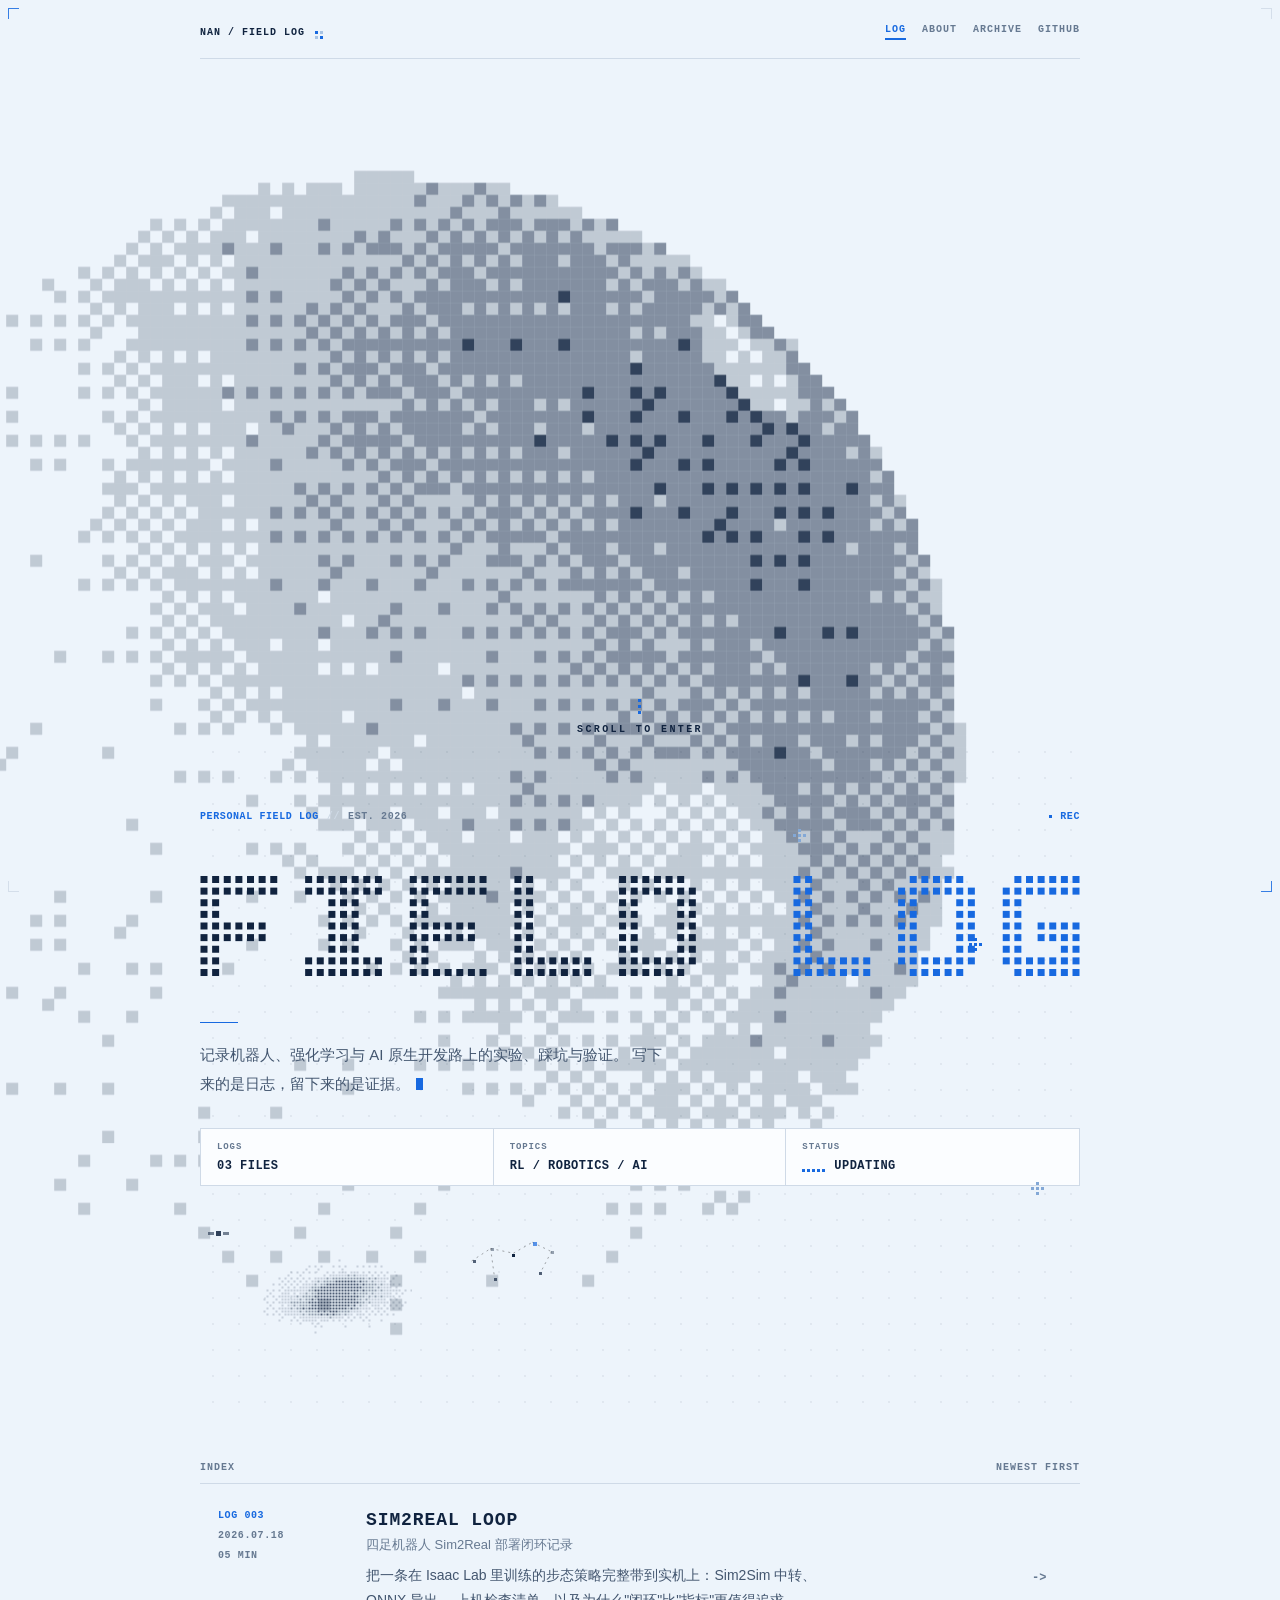
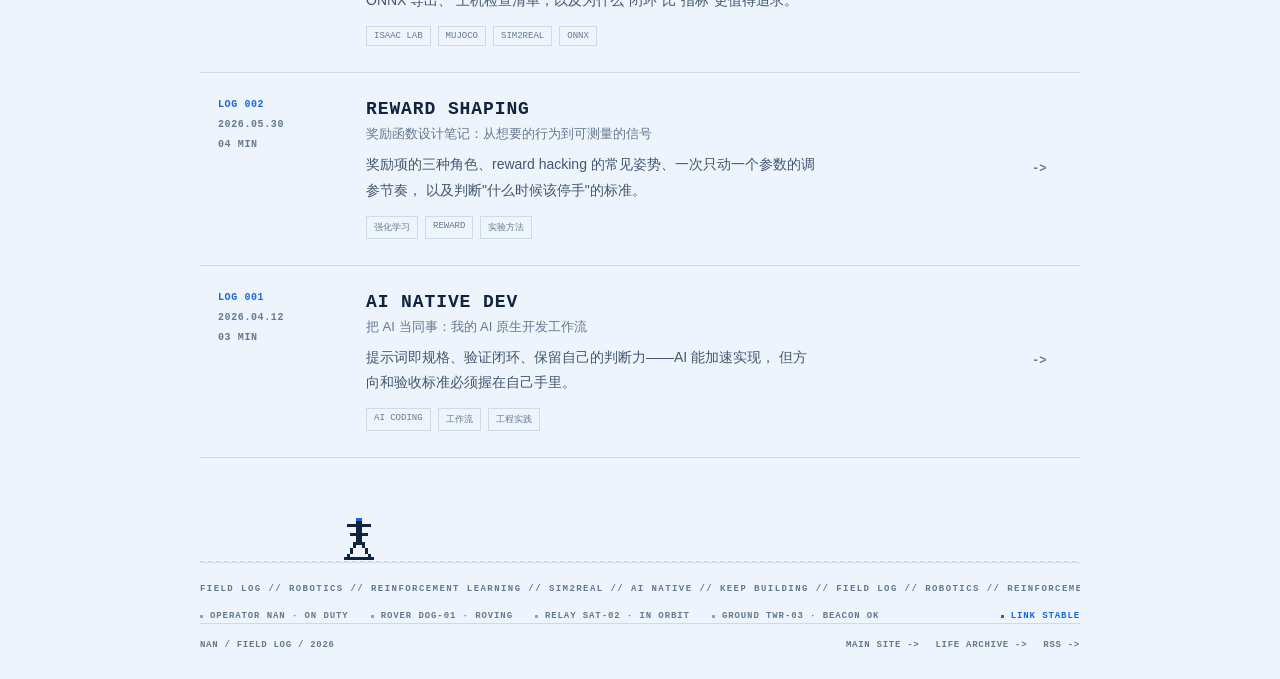
==== blog/index.html @ 495a24fd "Add Field Log blog and enlarge life archive Blog (/blog/): zero-dependency static blog in the site's" ====
<!doctype html>
<html lang="zh-CN">
<head>
  <meta charset="UTF-8">
  <meta name="viewport" content="width=device-width, initial-scale=1, viewport-fit=cover">
  <meta name="description" content="楠的个人博客 Field Log：机器人、强化学习与 AI 原生开发的实践日志，复古点阵屏与像素粒子风格。">
  <meta name="color-scheme" content="dark light">
  <meta name="theme-color" content="#0c0d0d" media="(prefers-color-scheme: dark)">
  <meta name="theme-color" content="#edf4fb" media="(prefers-color-scheme: light)">
  <meta property="og:title" content="Field Log | nanbloom001">
  <meta property="og:description" content="机器人、强化学习与 AI 原生开发的实践日志。">
  <meta property="og:type" content="website">
  <meta property="og:url" content="https://nanbloom001.github.io/blog/">
  <link rel="canonical" href="https://nanbloom001.github.io/blog/">
  <link rel="alternate" type="application/rss+xml" title="Field Log" href="https://nanbloom001.github.io/blog/feed.xml">
  <noscript><style>.visually-hidden { position: static; width: auto; height: auto; margin: 0 0 12px; clip: auto; white-space: normal; font: 700 26px/1.3 ui-monospace, Menlo, monospace; } .banner-stage, .opening { display: none; }</style></noscript>
  <link rel="icon" href="data:image/svg+xml,%3Csvg xmlns='http://www.w3.org/2000/svg' viewBox='0 0 16 16'%3E%3Crect width='16' height='16' fill='%230c0d0d'/%3E%3Crect x='4' y='4' width='3' height='3' fill='%23ff5a36'/%3E%3Crect x='9' y='4' width='3' height='3' fill='%23777b76'/%3E%3Crect x='4' y='9' width='3' height='3' fill='%23777b76'/%3E%3Crect x='9' y='9' width='3' height='3' fill='%23ff5a36'/%3E%3C/svg%3E">
  <title>Field Log | nanbloom001</title>
  <link rel="stylesheet" href="styles.css">
  <script defer src="../assets/dot-font.js"></script>
  <script defer src="blog.js"></script>
</head>
<body>
  <canvas id="drift-field" aria-hidden="true"></canvas>
  <span class="calibration calibration-nw" aria-hidden="true"></span>
  <span class="calibration calibration-ne" aria-hidden="true"></span>
  <span class="calibration calibration-sw" aria-hidden="true"></span>
  <span class="calibration calibration-se" aria-hidden="true"></span>
  <a class="skip-link" href="#main">跳到正文</a>

  <div class="frame">
    <header class="log-header">
      <a class="wordmark" href="index.html">NAN / FIELD LOG<i aria-hidden="true"></i></a>
      <nav aria-label="博客导航">
        <a class="active" href="index.html">LOG</a>
        <a href="about.html">ABOUT</a>
        <a href="../journey-archive/">ARCHIVE</a>
        <a href="https://github.com/nanbloom001" target="_blank" rel="noreferrer">GITHUB</a>
      </nav>
    </header>

    <main id="main">
      <section class="opening" aria-hidden="true">
        <canvas class="opening-moon" data-opening-moon data-planet data-cell="12" data-body-scale="0.46" data-max-dpr="1"></canvas>
        <div class="opening-hint">
          <span class="hint-drip"><i></i><i></i><i></i></span>
          <span>SCROLL TO ENTER</span>
        </div>
      </section>

      <section class="hero" aria-labelledby="hero-title">
        <span class="sparkle" style="--x: 68%; --y: 14%; --d: 300ms" aria-hidden="true"></span>
        <span class="sparkle accent" style="--x: 88%; --y: 30%; --d: 1100ms" aria-hidden="true"></span>
        <span class="sparkle" style="--x: 95%; --y: 66%; --d: 1900ms" aria-hidden="true"></span>
        <p class="eyebrow">
          <span>PERSONAL FIELD LOG</span>
          <span class="eyebrow-separator">//</span>
          <span class="dim">EST. 2026</span>
          <span class="system-state"><i aria-hidden="true"></i>REC</span>
        </p>
        <h1 id="hero-title" class="visually-hidden">Field Log — 楠的个人博客</h1>
        <div class="banner-stage">
          <canvas data-pixel-banner data-text="FIELD LOG" data-accent="LOG" data-pitch="12" aria-hidden="true"></canvas>
        </div>
        <span class="title-rule" aria-hidden="true"></span>
        <p class="hero-note">
          记录机器人、强化学习与 AI 原生开发路上的实验、踩坑与验证。
          写下来的是日志，留下来的是证据。<span class="type-cursor" aria-hidden="true"></span>
        </p>
        <dl class="stat-strip">
          <div><dt>LOGS</dt><dd>03 FILES</dd></div>
          <div><dt>TOPICS</dt><dd>RL / ROBOTICS / AI</dd></div>
          <div><dt>STATUS</dt><dd><span class="eq" aria-hidden="true"><i></i><i></i><i></i><i></i><i></i></span>UPDATING</dd></div>
        </dl>
        <div class="scene" aria-hidden="true">
          <canvas class="galaxy" data-planet data-shape="galaxy" data-cell="3"></canvas>
          <canvas class="scene-field" data-scene-field></canvas>
          <canvas class="planet" data-planet data-morph-target data-orbit-text="FROM SIMULATION TO REALITY · "></canvas>
        </div>
      </section>

      <section aria-label="日志列表">
        <div class="section-label"><span>INDEX</span><span>NEWEST FIRST</span></div>
        <div class="log-list">
          <a class="log-card" style="--i: 0" href="posts/sim2real-loop.html" data-shatter>
            <div class="log-meta">
              <span class="log-index">LOG 003</span>
              <span>2026.07.18</span>
              <span>05 MIN</span>
            </div>
            <div class="log-body">
              <h2>SIM2REAL LOOP<span class="log-subtitle">四足机器人 Sim2Real 部署闭环记录</span></h2>
              <p class="log-excerpt">
                把一条在 Isaac Lab 里训练的步态策略完整带到实机上：Sim2Sim 中转、ONNX 导出、
                上机检查清单，以及为什么"闭环"比"指标"更值得追求。
              </p>
              <ul class="log-tags" aria-label="标签">
                <li>ISAAC LAB</li><li>MUJOCO</li><li>SIM2REAL</li><li>ONNX</li>
              </ul>
            </div>
            <span class="log-arrow" aria-hidden="true">-&gt;</span>
          </a>

          <a class="log-card" style="--i: 1" href="posts/reward-shaping.html" data-shatter>
            <div class="log-meta">
              <span class="log-index">LOG 002</span>
              <span>2026.05.30</span>
              <span>04 MIN</span>
            </div>
            <div class="log-body">
              <h2>REWARD SHAPING<span class="log-subtitle">奖励函数设计笔记：从想要的行为到可测量的信号</span></h2>
              <p class="log-excerpt">
                奖励项的三种角色、reward hacking 的常见姿势、一次只动一个参数的调参节奏，
                以及判断"什么时候该停手"的标准。
              </p>
              <ul class="log-tags" aria-label="标签">
                <li>强化学习</li><li>REWARD</li><li>实验方法</li>
              </ul>
            </div>
            <span class="log-arrow" aria-hidden="true">-&gt;</span>
          </a>

          <a class="log-card" style="--i: 2" href="posts/ai-native-dev.html" data-shatter>
            <div class="log-meta">
              <span class="log-index">LOG 001</span>
              <span>2026.04.12</span>
              <span>03 MIN</span>
            </div>
            <div class="log-body">
              <h2>AI NATIVE DEV<span class="log-subtitle">把 AI 当同事：我的 AI 原生开发工作流</span></h2>
              <p class="log-excerpt">
                提示词即规格、验证闭环、保留自己的判断力——AI 能加速实现，
                但方向和验收标准必须握在自己手里。
              </p>
              <ul class="log-tags" aria-label="标签">
                <li>AI CODING</li><li>工作流</li><li>工程实践</li>
              </ul>
            </div>
            <span class="log-arrow" aria-hidden="true">-&gt;</span>
          </a>
        </div>
      </section>

      <div class="ground" aria-hidden="true">
        <canvas class="antenna" data-sprite="antenna"></canvas>
        <canvas class="walker" data-sprite="dog"></canvas>
      </div>

      <div class="ticker" aria-hidden="true">
        <span class="ticker-track"><span>FIELD LOG&nbsp;//&nbsp;ROBOTICS&nbsp;//&nbsp;REINFORCEMENT LEARNING&nbsp;//&nbsp;SIM2REAL&nbsp;//&nbsp;AI NATIVE&nbsp;//&nbsp;KEEP BUILDING&nbsp;//&nbsp;</span><span>FIELD LOG&nbsp;//&nbsp;ROBOTICS&nbsp;//&nbsp;REINFORCEMENT LEARNING&nbsp;//&nbsp;SIM2REAL&nbsp;//&nbsp;AI NATIVE&nbsp;//&nbsp;KEEP BUILDING&nbsp;//&nbsp;</span></span>
      </div>

      <div class="telemetry" aria-hidden="true">
        <span><i class="tele-square"></i>OPERATOR NAN &middot; ON DUTY</span>
        <span><i class="tele-square"></i>ROVER DOG-01 &middot; ROVING</span>
        <span><i class="tele-square"></i>RELAY SAT-02 &middot; IN ORBIT</span>
        <span><i class="tele-square"></i>GROUND TWR-03 &middot; BEACON OK</span>
        <span class="tele-link"><i class="tele-dot"></i>LINK STABLE</span>
      </div>
    </main>

    <footer class="log-footer">
      <p>NAN / FIELD LOG / 2026</p>
      <p>
        <a href="../">MAIN SITE -&gt;</a>
        <a href="../journey-archive/">LIFE ARCHIVE -&gt;</a>
        <a href="feed.xml">RSS -&gt;</a>
      </p>
    </footer>
  </div>
</body>
</html>
---- blog/styles.css ----
:root {
  color-scheme: dark light;
  --bg: #0c0d0d;
  --panel: #111212;
  --ink: #e8e9e4;
  --muted: #777b76;
  --line: #292c29;
  --accent: #ff5a36;
  --selected-ink: #0c0d0d;
  --body-copy: #b0b3ad;
  --hover: rgb(255 90 54 / 8%);
  --shadow: rgb(0 0 0 / 20%);
  --pixel-future: #30332f;
  --pixel-complete: #846053;
  --pixel-ghost: #5d4138;
  --grid-dot: rgb(255 255 255 / 4%);
  --mono: ui-monospace, SFMono-Regular, Menlo, Consolas, monospace;
  --sans: Arial, "PingFang SC", sans-serif;
}

@media (prefers-color-scheme: light) {
  :root {
    --bg: #edf4fb;
    --panel: #fbfdff;
    --ink: #10233f;
    --muted: #667991;
    --line: #cfdae7;
    --accent: #1769e0;
    --selected-ink: #ffffff;
    --body-copy: #43566f;
    --hover: #edf4ff;
    --shadow: rgb(21 67 118 / 12%);
    --pixel-future: #d8e3ef;
    --pixel-complete: #83a8d6;
    --pixel-ghost: #a8c3e3;
    --grid-dot: rgb(16 35 63 / 6%);
  }
}

* { box-sizing: border-box; }

body {
  margin: 0;
  min-height: 100vh;
  padding-inline: max(0px, env(safe-area-inset-left)) max(0px, env(safe-area-inset-right));
  background: var(--bg);
  color: var(--ink);
  font-family: var(--sans);
  line-height: 1.5;
  transition: background-color 250ms, color 250ms;
}

::selection { background: var(--accent); color: var(--selected-ink); }

a:focus-visible, button:focus-visible { outline: 1px solid var(--accent); outline-offset: 2px; }

.skip-link { position: absolute; left: -10000px; z-index: 5; }
.skip-link:focus { left: 12px; top: 12px; padding: 8px 12px; background: var(--accent); color: var(--selected-ink); font: 700 11px var(--mono); text-decoration: none; }

#drift-field { position: fixed; inset: 0; z-index: 0; pointer-events: none; contain: strict; }

#star-backdrop { position: fixed; inset: 0; z-index: 0; pointer-events: none; contain: strict; }

@media (prefers-color-scheme: dark) {
  body::after {
    content: "";
    position: fixed;
    inset: 0;
    z-index: 3;
    pointer-events: none;
    background: repeating-linear-gradient(0deg, rgb(255 255 255 / 1.4%) 0 1px, transparent 1px 3px);
  }
}

.calibration { position: fixed; width: 11px; height: 11px; z-index: 2; pointer-events: none; opacity: .85; }
.calibration-nw { top: 8px; left: 8px; border-top: 1px solid var(--accent); border-left: 1px solid var(--accent); }
.calibration-ne { top: 8px; right: 8px; border-top: 1px solid var(--line); border-right: 1px solid var(--line); }
.calibration-sw { bottom: 8px; left: 8px; border-bottom: 1px solid var(--line); border-left: 1px solid var(--line); }
.calibration-se { right: 8px; bottom: 8px; border-right: 1px solid var(--accent); border-bottom: 1px solid var(--accent); }

.frame {
  position: relative;
  z-index: 1;
  display: flex;
  flex-direction: column;
  min-height: 100vh;
  width: min(880px, calc(100% - 48px));
  margin-inline: auto;
  transition: opacity 260ms 140ms, transform 260ms 140ms;
}

body.is-leaving .frame { opacity: 0; transform: translateY(6px); }

main { flex: 1; }

.log-header {
  display: flex;
  align-items: center;
  justify-content: space-between;
  flex-wrap: wrap;
  gap: 12px 16px;
  padding: 20px 0 14px;
  border-bottom: 1px solid var(--line);
  font: 700 10px var(--mono);
}

.wordmark { display: inline-flex; align-items: center; gap: 10px; color: var(--ink); text-decoration: none; letter-spacing: .1em; }
.wordmark i { width: 3px; height: 3px; display: block; background: var(--accent); box-shadow: 5px 0 0 var(--pixel-ghost), 0 5px 0 var(--pixel-ghost), 5px 5px 0 var(--accent); }

.log-header nav { display: flex; gap: 16px; }
.log-header nav a { display: inline-block; padding: 4px 0; color: var(--muted); text-decoration: none; letter-spacing: .1em; transition: color 120ms; }
.log-header nav a:hover, .log-header nav a:focus-visible { color: var(--ink); }
.log-header nav a.active { color: var(--accent); }
.log-header nav a.active::after { content: ""; display: block; height: 2px; margin-top: 3px; background: var(--accent); }

.eyebrow { display: flex; align-items: center; flex-wrap: wrap; gap: 8px; margin: 0; color: var(--accent); font: 700 10px var(--mono); letter-spacing: .06em; }
.eyebrow .dim { color: var(--muted); }
.eyebrow-separator { color: var(--line); }

.system-state { display: inline-flex; align-items: center; gap: 8px; margin-left: auto; color: var(--accent); }
.system-state > i { width: 3px; height: 3px; display: block; background: var(--accent); animation: dot-blink 900ms steps(1) infinite; }

@keyframes dot-blink { 50% { opacity: 0; } }

.visually-hidden {
  position: absolute;
  width: 1px;
  height: 1px;
  padding: 0;
  margin: -1px;
  overflow: hidden;
  clip: rect(0 0 0 0);
  white-space: nowrap;
  border: 0;
}

.hero {
  position: relative;
  padding: clamp(38px, 8vw, 72px) 0 6px;
  background-image: radial-gradient(var(--grid-dot) 1px, transparent 1px);
  background-size: 26px 26px;
}

.banner-stage { position: relative; width: 100%; height: clamp(96px, 20vw, 168px); margin: 20px 0 4px; }
.banner-stage canvas { width: 100%; height: 100%; display: block; image-rendering: pixelated; contain: strict; }

.title-rule { display: block; width: 38px; height: 1px; margin: 12px 0 18px; background: var(--accent); }

.hero-note { margin: 0; max-width: 56ch; color: var(--body-copy); font-size: 15px; line-height: 1.9; }

.sparkle {
  position: absolute;
  left: var(--x);
  top: var(--y);
  width: 3px;
  height: 3px;
  color: var(--pixel-complete);
  background: currentColor;
  box-shadow: 5px 0 0 currentColor, -5px 0 0 currentColor, 0 5px 0 currentColor, 0 -5px 0 currentColor;
  animation: sparkle-blink 2.6s steps(2, end) infinite;
  animation-delay: var(--d, 0ms);
  pointer-events: none;
}

.sparkle.accent { color: var(--accent); }

@keyframes sparkle-blink {
  0%, 55% { opacity: .85; }
  30%, 80% { opacity: .1; }
  100% { opacity: .85; }
}

.type-cursor {
  display: inline-block;
  width: 7px;
  height: 12px;
  margin-left: 6px;
  background: var(--accent);
  vertical-align: -1px;
  animation: dot-blink 900ms steps(1) infinite;
}

.opening {
  position: relative;
  display: flex;
  align-items: flex-end;
  justify-content: center;
  height: calc(100svh - 220px);
  min-height: 380px;
  max-height: 820px;
}

.opening-moon {
  position: fixed;
  top: 0;
  left: 0;
  z-index: -1;
  width: min(1600px, max(98vw, 76svh));
  aspect-ratio: 1;
  image-rendering: pixelated;
  pointer-events: none;
  transform-origin: 0 0;
  will-change: transform, opacity;
}

.opening-hint {
  display: flex;
  flex-direction: column;
  align-items: center;
  gap: 10px;
  padding-bottom: 4px;
  color: var(--ink);
  font: 700 10px var(--mono);
  letter-spacing: .24em;
}

.hint-drip { display: flex; flex-direction: column; gap: 3px; }
.hint-drip i { width: 3px; height: 3px; background: var(--accent); animation: dot-blink 900ms steps(1) infinite; }
.hint-drip i:nth-child(2) { animation-delay: 150ms; }
.hint-drip i:nth-child(3) { animation-delay: 300ms; }

.scene { position: relative; height: 200px; margin-top: 26px; overflow: hidden; container-type: inline-size; }

.planet {
  position: absolute;
  top: 4px;
  right: 4%;
  width: 176px;
  height: 176px;
  image-rendering: pixelated;
}

.scene .galaxy {
  position: absolute;
  top: 10px;
  left: 7%;
  width: 150px;
  height: 150px;
  opacity: .85;
  image-rendering: pixelated;
}

.scene-field { position: absolute; inset: 0; width: 100%; height: 100%; }

.antenna { position: absolute; bottom: 2px; left: 16%; }

.post-emblem {
  position: absolute;
  top: 168px;
  right: 0;
  width: 168px;
  height: 168px;
  image-rendering: pixelated;
  pointer-events: none;
}

.ground { position: relative; height: 64px; margin-top: 36px; overflow: hidden; container-type: inline-size; }

.ground::after {
  content: "";
  position: absolute;
  inset: auto 0 0;
  height: 1px;
  background: repeating-linear-gradient(90deg, var(--line) 0 4px, transparent 4px 8px);
}

.walker {
  position: absolute;
  bottom: 3px;
  left: 0;
  transform: translateX(-80px);
  will-change: transform;
  animation: walk 38s steps(210, end) infinite;
}

@keyframes walk { to { transform: translateX(calc(100cqw + 80px)); } }

.eq { display: inline-flex; align-items: flex-end; gap: 2px; height: 11px; margin-right: 9px; }
.eq i { width: 3px; height: 11px; background: var(--accent); transform: scaleY(.27); transform-origin: bottom; animation: eq-bounce 1s steps(3, end) infinite; }
.eq i:nth-child(2) { animation-delay: 140ms; }
.eq i:nth-child(3) { animation-delay: 280ms; }
.eq i:nth-child(4) { animation-delay: 420ms; }
.eq i:nth-child(5) { animation-delay: 560ms; }

@keyframes eq-bounce {
  0%, 100% { transform: scaleY(.27); }
  50% { transform: scaleY(1); }
}

.ticker { overflow: hidden; padding: 11px 0 0; border-top: 1px solid var(--line); }
.ticker-track {
  display: inline-block;
  white-space: nowrap;
  color: var(--muted);
  font: 700 9px var(--mono);
  letter-spacing: .16em;
  animation: ticker-scroll 30s linear infinite;
}

@keyframes ticker-scroll { to { transform: translateX(-50%); } }

.telemetry {
  display: flex;
  flex-wrap: wrap;
  align-items: center;
  gap: 8px 22px;
  padding: 13px 0 2px;
  color: var(--muted);
  font: 700 9px var(--mono);
  letter-spacing: .1em;
}

.telemetry > span { display: inline-flex; align-items: center; gap: 7px; white-space: nowrap; }
.tele-square { width: 3px; height: 3px; background: var(--pixel-complete); }
.tele-link { margin-left: auto; color: var(--accent); }
.tele-dot { width: 3px; height: 3px; background: var(--accent); animation: dot-blink 900ms steps(1) infinite; }

.operator-card {
  display: flex;
  align-items: center;
  gap: 20px;
  max-width: 430px;
  margin: 6px 0 28px;
  padding: 15px 18px;
  border: 1px solid var(--line);
  background: var(--panel);
}

.operator-card canvas { display: block; image-rendering: pixelated; }

.operator-lines { display: grid; gap: 7px; color: var(--muted); font: 700 9px var(--mono); letter-spacing: .12em; }
.operator-lines strong { color: var(--ink); }

.stat-strip {
  display: grid;
  grid-template-columns: repeat(3, minmax(0, 1fr));
  margin: 30px 0 0;
  border: 1px solid var(--line);
  background: var(--panel);
}

.stat-strip > div { padding: 13px 16px 12px; border-right: 1px solid var(--line); }
.stat-strip > div:last-child { border-right: 0; }
.stat-strip dt { margin: 0; color: var(--muted); font: 700 9px var(--mono); letter-spacing: .1em; }
.stat-strip dd { margin: 7px 0 0; display: flex; align-items: center; color: var(--ink); font: 700 12px var(--mono); letter-spacing: .04em; }

.section-label {
  display: flex;
  justify-content: space-between;
  margin-top: 44px;
  padding-bottom: 10px;
  color: var(--muted);
  font: 700 10px var(--mono);
  letter-spacing: .1em;
}

.log-list { border-top: 1px solid var(--line); margin-bottom: 40px; }

.log-card {
  position: relative;
  display: grid;
  grid-template-columns: 128px minmax(0, 1fr) 36px;
  gap: 20px;
  padding: 26px 12px 26px 18px;
  border-bottom: 1px solid var(--line);
  color: inherit;
  text-decoration: none;
  transition: background-color 140ms;
  animation: card-in 420ms steps(6) backwards;
  animation-delay: calc(var(--i, 0) * 90ms + 220ms);
}

@keyframes card-in {
  from { opacity: 0; transform: translateY(10px); }
  to { opacity: 1; transform: translateY(0); }
}

.log-card::before {
  content: "";
  position: absolute;
  left: 0;
  top: 20px;
  bottom: 20px;
  width: 3px;
  background: var(--accent);
  transform: scaleY(0);
  transform-origin: top;
  transition: transform 180ms cubic-bezier(.2, .8, .2, 1);
}

.log-card:hover, .log-card:focus-visible { background: var(--hover); outline: none; }
.log-card:hover::before, .log-card:focus-visible::before { transform: scaleY(1); }

.log-meta { display: flex; flex-direction: column; gap: 9px; color: var(--muted); font: 700 10px var(--mono); letter-spacing: .06em; }
.log-index { color: var(--accent); }

.log-card:hover .log-index::after,
.log-card:focus-visible .log-index::after {
  content: "";
  width: 4px;
  height: 4px;
  display: inline-block;
  margin-left: 6px;
  background: currentColor;
  animation: dot-blink 800ms steps(1) infinite;
}

.log-card h2 { margin: 0 0 9px; color: var(--ink); font: 700 18px var(--mono); letter-spacing: .05em; }
.log-subtitle { display: block; margin-top: 6px; color: var(--muted); font: 400 13px var(--sans); letter-spacing: 0; }
.log-excerpt { margin: 0; max-width: 58ch; color: var(--body-copy); font-size: 14px; line-height: 1.8; }

.log-tags { display: flex; flex-wrap: wrap; gap: 7px; margin: 13px 0 0; padding: 0; list-style: none; }
.log-tags li { padding: 4px 7px; border: 1px solid var(--line); color: var(--muted); font: 9px var(--mono); }

.log-arrow { align-self: center; color: var(--muted); font: 700 12px var(--mono); transition: transform 160ms, color 160ms; }
.log-card:hover .log-arrow, .log-card:focus-visible .log-arrow { color: var(--accent); transform: translateX(4px); }

#read-progress {
  --filled: 0;
  --segments: 28;
  position: fixed;
  inset: 0 0 auto;
  height: 5px;
  z-index: 4;
  pointer-events: none;
}

#read-progress::before {
  content: "";
  position: absolute;
  inset: 1px auto 1px 0;
  width: calc(var(--filled) / var(--segments) * 100%);
  background: repeating-linear-gradient(90deg, var(--accent) 0 4px, transparent 4px 7px);
}

.post { position: relative; padding-top: 36px; }
.post-banner { height: clamp(72px, 15vw, 122px); margin: 16px 0 2px; }

.post-standfirst { margin: 0 0 20px; max-width: 62ch; color: var(--body-copy); font-size: 15px; line-height: 1.9; }

.post-meta {
  display: flex;
  align-items: center;
  flex-wrap: wrap;
  gap: 14px 20px;
  padding: 13px 0;
  border-top: 1px solid var(--line);
  border-bottom: 1px solid var(--line);
}

.pixel-date { width: 132px; height: 18px; display: block; image-rendering: pixelated; contain: strict; }

.read-time { color: var(--muted); font: 700 10px var(--mono); letter-spacing: .1em; }
.post-meta .log-tags { margin: 0; }

.post-body { max-width: 660px; padding: 14px 0 34px; color: var(--body-copy); font-size: 15px; line-height: 2; }
.post-body > p { margin: 0 0 1.4em; }

.post-body h2, .about-body h2 {
  display: flex;
  align-items: baseline;
  gap: 11px;
  margin: 2.5em 0 1em;
  color: var(--ink);
  font-size: 16px;
  font-weight: 700;
  letter-spacing: .04em;
}

.h-index { color: var(--accent); font: 700 11px var(--mono); letter-spacing: .08em; }

.post-body a { color: var(--ink); text-decoration-color: var(--accent); text-decoration-thickness: 1px; text-underline-offset: 4px; }
.post-body a:hover { color: var(--accent); }

.post-body code { padding: 1px 5px; border: 1px solid var(--line); background: var(--panel); color: var(--ink); font: 12.5px var(--mono); }
.post-body pre { margin: 1.5em 0; padding: 16px 18px; border: 1px solid var(--line); background: var(--panel); overflow-x: auto; color: var(--ink); font: 12.5px/1.75 var(--mono); }
.post-body pre code { padding: 0; border: 0; background: none; font: inherit; }

.post-body blockquote { margin: 1.6em 0; padding: 2px 0 2px 16px; border-left: 2px solid var(--accent); color: var(--muted); }
.post-body blockquote p { margin: 0; }

.post-body ul, .post-body ol { margin: 0 0 1.4em; padding-left: 1.35em; }
.post-body li { margin-bottom: .55em; }
.post-body li::marker { color: var(--accent); }

.post-adjacent { display: grid; grid-template-columns: 1fr 1fr; border: 1px solid var(--line); margin-bottom: 46px; }
.adjacent { display: flex; flex-direction: column; gap: 9px; padding: 17px 16px; color: inherit; text-decoration: none; transition: background-color 140ms; }
.adjacent + .adjacent { border-left: 1px solid var(--line); }
.adjacent.next { text-align: right; }
.adjacent span { color: var(--muted); font: 700 9px var(--mono); letter-spacing: .1em; }
.adjacent strong { color: var(--ink); font: 700 13px var(--mono); letter-spacing: .05em; transition: color 140ms; }
.adjacent:hover, .adjacent:focus-visible { background: var(--hover); outline: none; }
.adjacent:hover strong, .adjacent:focus-visible strong { color: var(--accent); }

.about-body { max-width: 660px; padding: 6px 0 30px; color: var(--body-copy); font-size: 15px; line-height: 2; }
.about-body > p { margin: 0 0 1.4em; }
.about-body a { color: var(--ink); text-decoration-color: var(--accent); text-decoration-thickness: 1px; text-underline-offset: 4px; }
.about-body a:hover { color: var(--accent); }

.spec-list {
  display: grid;
  grid-template-columns: repeat(2, minmax(0, 1fr));
  gap: 0;
  margin: 30px 0 40px;
  border: 1px solid var(--line);
  background: var(--panel);
}

.spec-list > div { padding: 14px 16px; border-right: 1px solid var(--line); border-bottom: 1px solid var(--line); }
.spec-list > div:nth-child(2n) { border-right: 0; }
.spec-list > div:nth-last-child(-n + 2) { border-bottom: 0; }
.spec-list dt { margin: 0; color: var(--muted); font: 700 9px var(--mono); letter-spacing: .1em; }
.spec-list dd { margin: 7px 0 0; color: var(--ink); font: 700 11px var(--mono); letter-spacing: .04em; line-height: 1.7; }

.log-footer {
  display: flex;
  justify-content: space-between;
  flex-wrap: wrap;
  gap: 10px 18px;
  padding: 16px 0 26px;
  border-top: 1px solid var(--line);
  color: var(--muted);
  font: 700 9px var(--mono);
  letter-spacing: .08em;
}

.log-footer p { margin: 0; display: flex; gap: 16px; }
.log-footer a { color: var(--muted); text-decoration: none; transition: color 120ms; }
.log-footer a:hover, .log-footer a:focus-visible { color: var(--accent); }

@media (prefers-color-scheme: dark) {
  .banner-stage canvas,
  .pixel-date,
  .walker,
  canvas[data-planet],
  .operator-card canvas {
    filter: drop-shadow(0 0 5px rgb(255 255 255 / 9%)) drop-shadow(0 0 12px rgb(255 90 54 / 12%));
    will-change: filter;
  }
}

@media (prefers-reduced-motion: reduce) {
  .opening { display: none; }

  *, *::before, *::after {
    animation-duration: 0.01ms !important;
    animation-delay: 0ms !important;
    transition-duration: 0.01ms !important;
    transition-delay: 0ms !important;
  }

  .walker { animation: none; left: 32px; transform: none; will-change: auto; }
  .ticker-track { animation: none; }
  .sparkle { animation: none; opacity: .5; }
}

.ascii-sea { position: relative; height: 108px; margin-top: 10px; overflow: hidden; touch-action: pan-y; }
.ascii-sea canvas { width: 100%; height: 100%; display: block; }

@media (max-width: 960px) {
  .post-emblem { display: none; }
}

@media (max-width: 700px) {
  .frame { width: calc(100% - 32px); }
  .scene { height: 165px; }
  .ground { height: 56px; }
  .opening { height: calc(100svh - 170px); min-height: 320px; }
  .planet { width: 132px; height: 132px; right: 0; }
  .scene .galaxy { width: 90px; height: 90px; left: 2%; }
  .ascii-sea { height: 84px; }
  .telemetry { gap: 7px 16px; }
  .tele-link { margin-left: 0; }
  .log-header nav { gap: 12px; }
  .banner-stage { height: clamp(84px, 24vw, 130px); }
  .stat-strip { grid-template-columns: 1fr; }
  .stat-strip > div { border-right: 0; border-bottom: 1px solid var(--line); }
  .stat-strip > div:last-child { border-bottom: 0; }
  .log-card { grid-template-columns: 1fr; gap: 12px; padding: 22px 10px 22px 16px; }
  .log-meta { flex-direction: row; gap: 14px; }
  .log-arrow { display: none; }
  .post-adjacent { grid-template-columns: 1fr; }
  .adjacent + .adjacent { border-left: 0; border-top: 1px solid var(--line); }
  .adjacent.next { text-align: left; }
  .spec-list { grid-template-columns: 1fr; }
  .spec-list > div { border-right: 0; }
  .spec-list > div:nth-last-child(-n + 2) { border-bottom: 1px solid var(--line); }
  .spec-list > div:last-child { border-bottom: 0; }
}

@media (pointer: coarse) {
  .log-header nav a { padding: 10px 2px; }

  .log-footer a { padding: 8px 0; }
}

@media (max-width: 380px) {
  .frame { width: calc(100% - 20px); }

  .log-card h2 { font-size: 16px; }

  .stat-strip > div { padding: 11px 13px; }

  .banner-stage { height: clamp(72px, 26vw, 110px); }
}
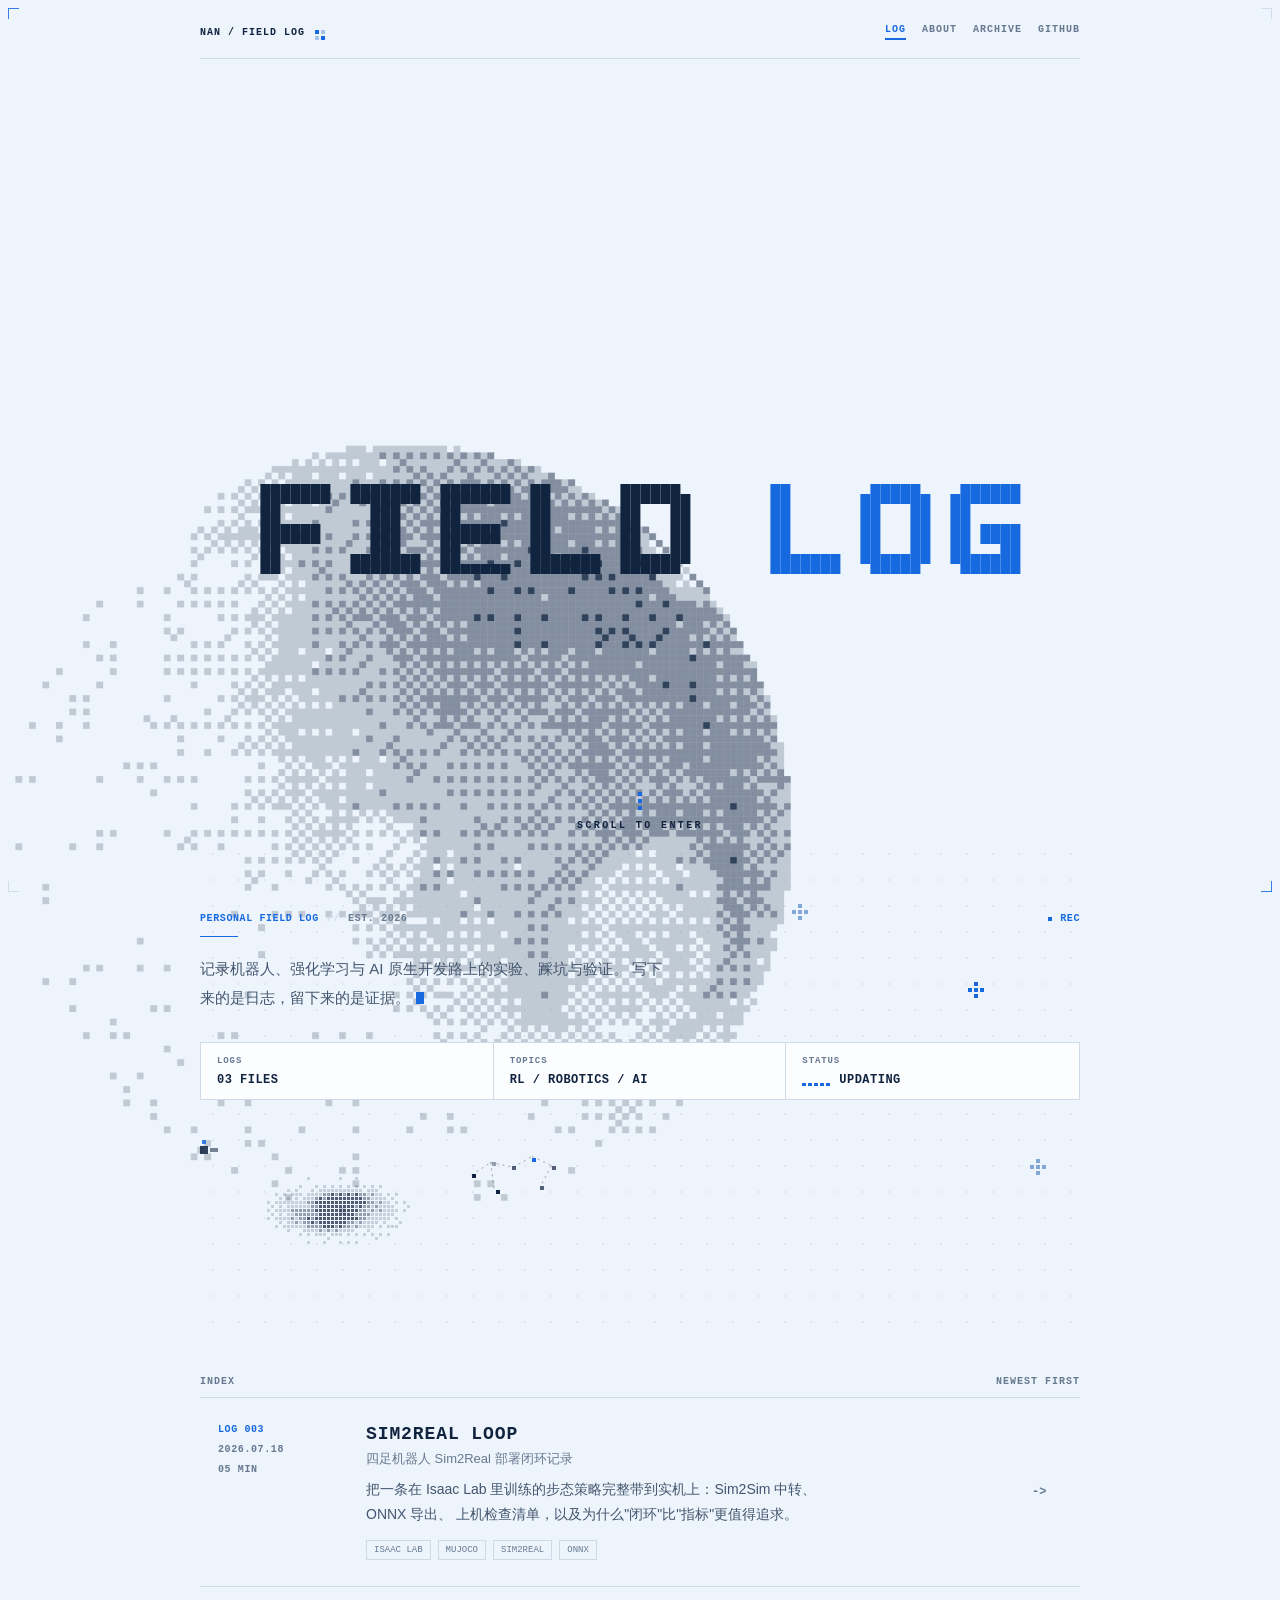
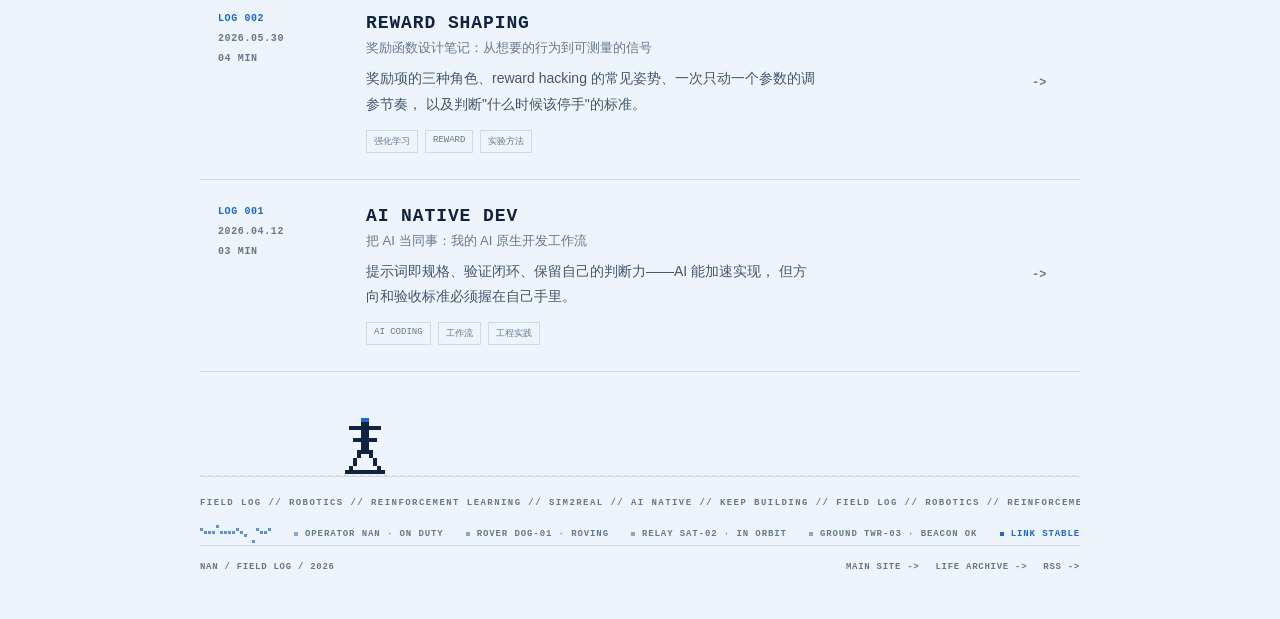
==== commit 2d71aef7: "Blog: cinematic opening, unified pixel grain, mission decorations - Opening: cropped giant dithered " ====
--- a/blog/index.html
+++ b/blog/index.html
@@ -13,7 +13,7 @@
   <meta property="og:url" content="https://nanbloom001.github.io/blog/">
   <link rel="canonical" href="https://nanbloom001.github.io/blog/">
   <link rel="alternate" type="application/rss+xml" title="Field Log" href="https://nanbloom001.github.io/blog/feed.xml">
-  <noscript><style>.visually-hidden { position: static; width: auto; height: auto; margin: 0 0 12px; clip: auto; white-space: normal; font: 700 26px/1.3 ui-monospace, Menlo, monospace; } .banner-stage, .opening { display: none; }</style></noscript>
+  <noscript><style>.visually-hidden { position: static; width: auto; height: auto; margin: 0 0 12px; clip: auto; white-space: normal; font: 700 26px/1.3 ui-monospace, Menlo, monospace; } .banner-stage, .opening-moon, .opening-hint { display: none; } .opening { height: auto; min-height: 0; }</style></noscript>
   <link rel="icon" href="data:image/svg+xml,%3Csvg xmlns='http://www.w3.org/2000/svg' viewBox='0 0 16 16'%3E%3Crect width='16' height='16' fill='%230c0d0d'/%3E%3Crect x='4' y='4' width='3' height='3' fill='%23ff5a36'/%3E%3Crect x='9' y='4' width='3' height='3' fill='%23777b76'/%3E%3Crect x='4' y='9' width='3' height='3' fill='%23777b76'/%3E%3Crect x='9' y='9' width='3' height='3' fill='%23ff5a36'/%3E%3C/svg%3E">
   <title>Field Log | nanbloom001</title>
   <link rel="stylesheet" href="styles.css">
@@ -40,15 +40,19 @@
     </header>
 
     <main id="main">
-      <section class="opening" aria-hidden="true">
-        <canvas class="opening-moon" data-opening-moon data-planet data-cell="12" data-body-scale="0.46" data-max-dpr="1"></canvas>
-        <div class="opening-hint">
+      <section class="opening" aria-labelledby="hero-title">
+        <canvas class="opening-moon" data-opening-moon data-planet data-cell="10" data-body-scale="0.46" data-max-dpr="1" aria-hidden="true"></canvas>
+        <h1 id="hero-title" class="visually-hidden">Field Log — 楠的个人博客</h1>
+        <div class="banner-stage opening-title">
+          <canvas data-pixel-banner data-text="FIELD LOG" data-accent="LOG" data-pitch="10" data-cell-size="10" aria-hidden="true"></canvas>
+        </div>
+        <div class="opening-hint" aria-hidden="true">
           <span class="hint-drip"><i></i><i></i><i></i></span>
           <span>SCROLL TO ENTER</span>
         </div>
       </section>
 
-      <section class="hero" aria-labelledby="hero-title">
+      <section class="hero" aria-label="简介">
         <span class="sparkle" style="--x: 68%; --y: 14%; --d: 300ms" aria-hidden="true"></span>
         <span class="sparkle accent" style="--x: 88%; --y: 30%; --d: 1100ms" aria-hidden="true"></span>
         <span class="sparkle" style="--x: 95%; --y: 66%; --d: 1900ms" aria-hidden="true"></span>
@@ -58,10 +62,6 @@
           <span class="dim">EST. 2026</span>
           <span class="system-state"><i aria-hidden="true"></i>REC</span>
         </p>
-        <h1 id="hero-title" class="visually-hidden">Field Log — 楠的个人博客</h1>
-        <div class="banner-stage">
-          <canvas data-pixel-banner data-text="FIELD LOG" data-accent="LOG" data-pitch="12" aria-hidden="true"></canvas>
-        </div>
         <span class="title-rule" aria-hidden="true"></span>
         <p class="hero-note">
           记录机器人、强化学习与 AI 原生开发路上的实验、踩坑与验证。
@@ -73,7 +73,7 @@
           <div><dt>STATUS</dt><dd><span class="eq" aria-hidden="true"><i></i><i></i><i></i><i></i><i></i></span>UPDATING</dd></div>
         </dl>
         <div class="scene" aria-hidden="true">
-          <canvas class="galaxy" data-planet data-shape="galaxy" data-cell="3"></canvas>
+          <canvas class="galaxy" data-planet data-shape="galaxy" data-cell="4"></canvas>
           <canvas class="scene-field" data-scene-field></canvas>
           <canvas class="planet" data-planet data-morph-target data-orbit-text="FROM SIMULATION TO REALITY · "></canvas>
         </div>
@@ -151,6 +151,7 @@
       </div>
 
       <div class="telemetry" aria-hidden="true">
+        <canvas class="tele-wave" data-tele-wave></canvas>
         <span><i class="tele-square"></i>OPERATOR NAN &middot; ON DUTY</span>
         <span><i class="tele-square"></i>ROVER DOG-01 &middot; ROVING</span>
         <span><i class="tele-square"></i>RELAY SAT-02 &middot; IN ORBIT</span>
--- a/blog/styles.css
+++ b/blog/styles.css
@@ -61,6 +61,8 @@
 
 #star-backdrop { position: fixed; inset: 0; z-index: 0; pointer-events: none; contain: strict; }
 
+#click-burst { position: fixed; inset: 0; z-index: 4; pointer-events: none; contain: strict; }
+
 @media (prefers-color-scheme: dark) {
   body::after {
     content: "";
@@ -105,7 +107,7 @@
 }
 
 .wordmark { display: inline-flex; align-items: center; gap: 10px; color: var(--ink); text-decoration: none; letter-spacing: .1em; }
-.wordmark i { width: 3px; height: 3px; display: block; background: var(--accent); box-shadow: 5px 0 0 var(--pixel-ghost), 0 5px 0 var(--pixel-ghost), 5px 5px 0 var(--accent); }
+.wordmark i { width: 4px; height: 4px; display: block; background: var(--accent); box-shadow: 6px 0 0 var(--pixel-ghost), 0 6px 0 var(--pixel-ghost), 6px 6px 0 var(--accent); }
 
 .log-header nav { display: flex; gap: 16px; }
 .log-header nav a { display: inline-block; padding: 4px 0; color: var(--muted); text-decoration: none; letter-spacing: .1em; transition: color 120ms; }
@@ -118,7 +120,7 @@
 .eyebrow-separator { color: var(--line); }
 
 .system-state { display: inline-flex; align-items: center; gap: 8px; margin-left: auto; color: var(--accent); }
-.system-state > i { width: 3px; height: 3px; display: block; background: var(--accent); animation: dot-blink 900ms steps(1) infinite; }
+.system-state > i { width: 4px; height: 4px; display: block; background: var(--accent); animation: dot-blink 900ms steps(1) infinite; }
 
 @keyframes dot-blink { 50% { opacity: 0; } }
 
@@ -152,11 +154,11 @@
   position: absolute;
   left: var(--x);
   top: var(--y);
-  width: 3px;
-  height: 3px;
+  width: 4px;
+  height: 4px;
   color: var(--pixel-complete);
   background: currentColor;
-  box-shadow: 5px 0 0 currentColor, -5px 0 0 currentColor, 0 5px 0 currentColor, 0 -5px 0 currentColor;
+  box-shadow: 6px 0 0 currentColor, -6px 0 0 currentColor, 0 6px 0 currentColor, 0 -6px 0 currentColor;
   animation: sparkle-blink 2.6s steps(2, end) infinite;
   animation-delay: var(--d, 0ms);
   pointer-events: none;
@@ -172,7 +174,7 @@
 
 .type-cursor {
   display: inline-block;
-  width: 7px;
+  width: 8px;
   height: 12px;
   margin-left: 6px;
   background: var(--accent);
@@ -183,12 +185,14 @@
 .opening {
   position: relative;
   display: flex;
-  align-items: flex-end;
+  flex-direction: column;
+  align-items: center;
   justify-content: center;
-  height: calc(100svh - 220px);
-  min-height: 380px;
-  max-height: 820px;
-}
+  height: calc(100svh - 118px);
+  min-height: 420px;
+}
+
+.opening-title { max-width: 96%; margin-top: clamp(60px, 18svh, 200px); }
 
 .opening-moon {
   position: fixed;
@@ -204,18 +208,21 @@
 }
 
 .opening-hint {
+  position: absolute;
+  bottom: 10px;
+  left: 50%;
+  transform: translateX(-50%);
   display: flex;
   flex-direction: column;
   align-items: center;
   gap: 10px;
-  padding-bottom: 4px;
   color: var(--ink);
   font: 700 10px var(--mono);
   letter-spacing: .24em;
 }
 
 .hint-drip { display: flex; flex-direction: column; gap: 3px; }
-.hint-drip i { width: 3px; height: 3px; background: var(--accent); animation: dot-blink 900ms steps(1) infinite; }
+.hint-drip i { width: 4px; height: 4px; background: var(--accent); animation: dot-blink 900ms steps(1) infinite; }
 .hint-drip i:nth-child(2) { animation-delay: 150ms; }
 .hint-drip i:nth-child(3) { animation-delay: 300ms; }
 
@@ -276,7 +283,7 @@
 @keyframes walk { to { transform: translateX(calc(100cqw + 80px)); } }
 
 .eq { display: inline-flex; align-items: flex-end; gap: 2px; height: 11px; margin-right: 9px; }
-.eq i { width: 3px; height: 11px; background: var(--accent); transform: scaleY(.27); transform-origin: bottom; animation: eq-bounce 1s steps(3, end) infinite; }
+.eq i { width: 4px; height: 11px; background: var(--accent); transform: scaleY(.27); transform-origin: bottom; animation: eq-bounce 1s steps(3, end) infinite; }
 .eq i:nth-child(2) { animation-delay: 140ms; }
 .eq i:nth-child(3) { animation-delay: 280ms; }
 .eq i:nth-child(4) { animation-delay: 420ms; }
@@ -311,9 +318,10 @@
 }
 
 .telemetry > span { display: inline-flex; align-items: center; gap: 7px; white-space: nowrap; }
-.tele-square { width: 3px; height: 3px; background: var(--pixel-complete); }
+.tele-wave { width: 72px; height: 18px; image-rendering: pixelated; contain: strict; }
+.tele-square { width: 4px; height: 4px; background: var(--pixel-complete); }
 .tele-link { margin-left: auto; color: var(--accent); }
-.tele-dot { width: 3px; height: 3px; background: var(--accent); animation: dot-blink 900ms steps(1) infinite; }
+.tele-dot { width: 4px; height: 4px; background: var(--accent); animation: dot-blink 900ms steps(1) infinite; }
 
 .operator-card {
   display: flex;
@@ -434,6 +442,106 @@
 }
 
 .post { position: relative; padding-top: 36px; }
+
+.bootline { min-height: 15px; margin: 0 0 14px; color: var(--muted); font: 700 10px var(--mono); letter-spacing: .08em; }
+.bootline::after {
+  content: "";
+  display: inline-block;
+  width: 4px;
+  height: 9px;
+  margin-left: 5px;
+  background: var(--accent);
+  animation: dot-blink 900ms steps(1) infinite;
+}
+
+.log-seal {
+  position: relative;
+  display: flex;
+  flex-direction: column;
+  align-items: center;
+  gap: 8px;
+  width: max-content;
+  margin: 38px auto 0;
+  padding: 14px 24px 13px;
+  border: 1px solid var(--ink);
+  color: var(--ink);
+  font: 700 12px var(--mono);
+  letter-spacing: .2em;
+  transform: rotate(-3deg);
+  box-shadow: 4px 4px 0 var(--pixel-ghost);
+  opacity: 0;
+}
+
+.log-seal::before,
+.log-seal::after {
+  content: "";
+  position: absolute;
+  width: 7px;
+  height: 7px;
+  background: var(--bg);
+}
+
+.log-seal::before { top: -2px; left: -2px; }
+.log-seal::after { right: -2px; bottom: -2px; }
+
+.log-seal strong { font: inherit; }
+
+.seal-sub { color: var(--muted); font-size: 8px; letter-spacing: .26em; }
+
+.seal-wave { position: relative; height: 15px; width: 36px; color: var(--accent); }
+
+.seal-wave i {
+  position: absolute;
+  left: 0;
+  width: 3px;
+  height: 3px;
+  background: currentColor;
+  box-shadow: 4px -2px 0, 8px -3px 0, 12px -2px 0, 16px 0 0, 20px 2px 0, 24px 3px 0, 28px 2px 0, 32px 0 0;
+  animation: seal-ripple 1.4s steps(2) infinite;
+}
+
+.seal-wave i:nth-child(1) { top: 3px; }
+.seal-wave i:nth-child(2) { top: 8px; animation-delay: .35s; }
+.seal-wave i:nth-child(3) { top: 13px; animation-delay: .7s; }
+
+@keyframes seal-ripple {
+  0%, 100% { transform: translateX(0); }
+  50% { transform: translateX(4px); }
+}
+
+.log-seal.is-stamped { animation: stamp-in 420ms steps(5) forwards; }
+
+@keyframes stamp-in {
+  0% { opacity: 0; transform: scale(1.5) rotate(-9deg); }
+  100% { opacity: 1; transform: scale(1) rotate(-3deg); }
+}
+
+.paw-trail { display: flex; align-items: center; gap: 34px; margin: 2px 0 20px; padding-left: 6px; }
+
+.paw-trail i {
+  position: relative;
+  width: 4px;
+  height: 4px;
+  background: var(--pixel-complete);
+  box-shadow: -6px -6px 0 var(--pixel-complete), 0 -8px 0 var(--pixel-complete), 6px -6px 0 var(--pixel-complete);
+  opacity: 0;
+  animation: paw-step 4.2s steps(1) infinite;
+}
+
+.paw-trail i:nth-child(odd) { transform: translateY(-3px); }
+.paw-trail i:nth-child(2) { animation-delay: .5s; }
+.paw-trail i:nth-child(3) { animation-delay: 1s; }
+.paw-trail i:nth-child(4) { animation-delay: 1.5s; }
+.paw-trail i:nth-child(5) { animation-delay: 2s; }
+.paw-trail i:nth-child(6) { animation-delay: 2.5s; }
+
+@keyframes paw-step {
+  0% { opacity: 0; }
+  8% { opacity: .8; }
+  62% { opacity: .8; }
+  74% { opacity: 0; }
+  100% { opacity: 0; }
+}
 .post-banner { height: clamp(72px, 15vw, 122px); margin: 16px 0 2px; }
 
 .post-standfirst { margin: 0 0 20px; max-width: 62ch; color: var(--body-copy); font-size: 15px; line-height: 1.9; }
@@ -540,7 +648,13 @@
 }
 
 @media (prefers-reduced-motion: reduce) {
-  .opening { display: none; }
+  .opening { height: auto; min-height: 0; padding: clamp(38px, 8vw, 60px) 0 8px; }
+
+  .opening-moon, .opening-hint { display: none; }
+
+  .log-seal { opacity: 1; animation: none; transform: rotate(-3deg); }
+
+  .paw-trail i { opacity: .7; animation: none; }
 
   *, *::before, *::after {
     animation-duration: 0.01ms !important;
@@ -565,7 +679,7 @@
   .frame { width: calc(100% - 32px); }
   .scene { height: 165px; }
   .ground { height: 56px; }
-  .opening { height: calc(100svh - 170px); min-height: 320px; }
+  .opening { height: calc(100svh - 100px); min-height: 340px; }
   .planet { width: 132px; height: 132px; right: 0; }
   .scene .galaxy { width: 90px; height: 90px; left: 2%; }
   .ascii-sea { height: 84px; }
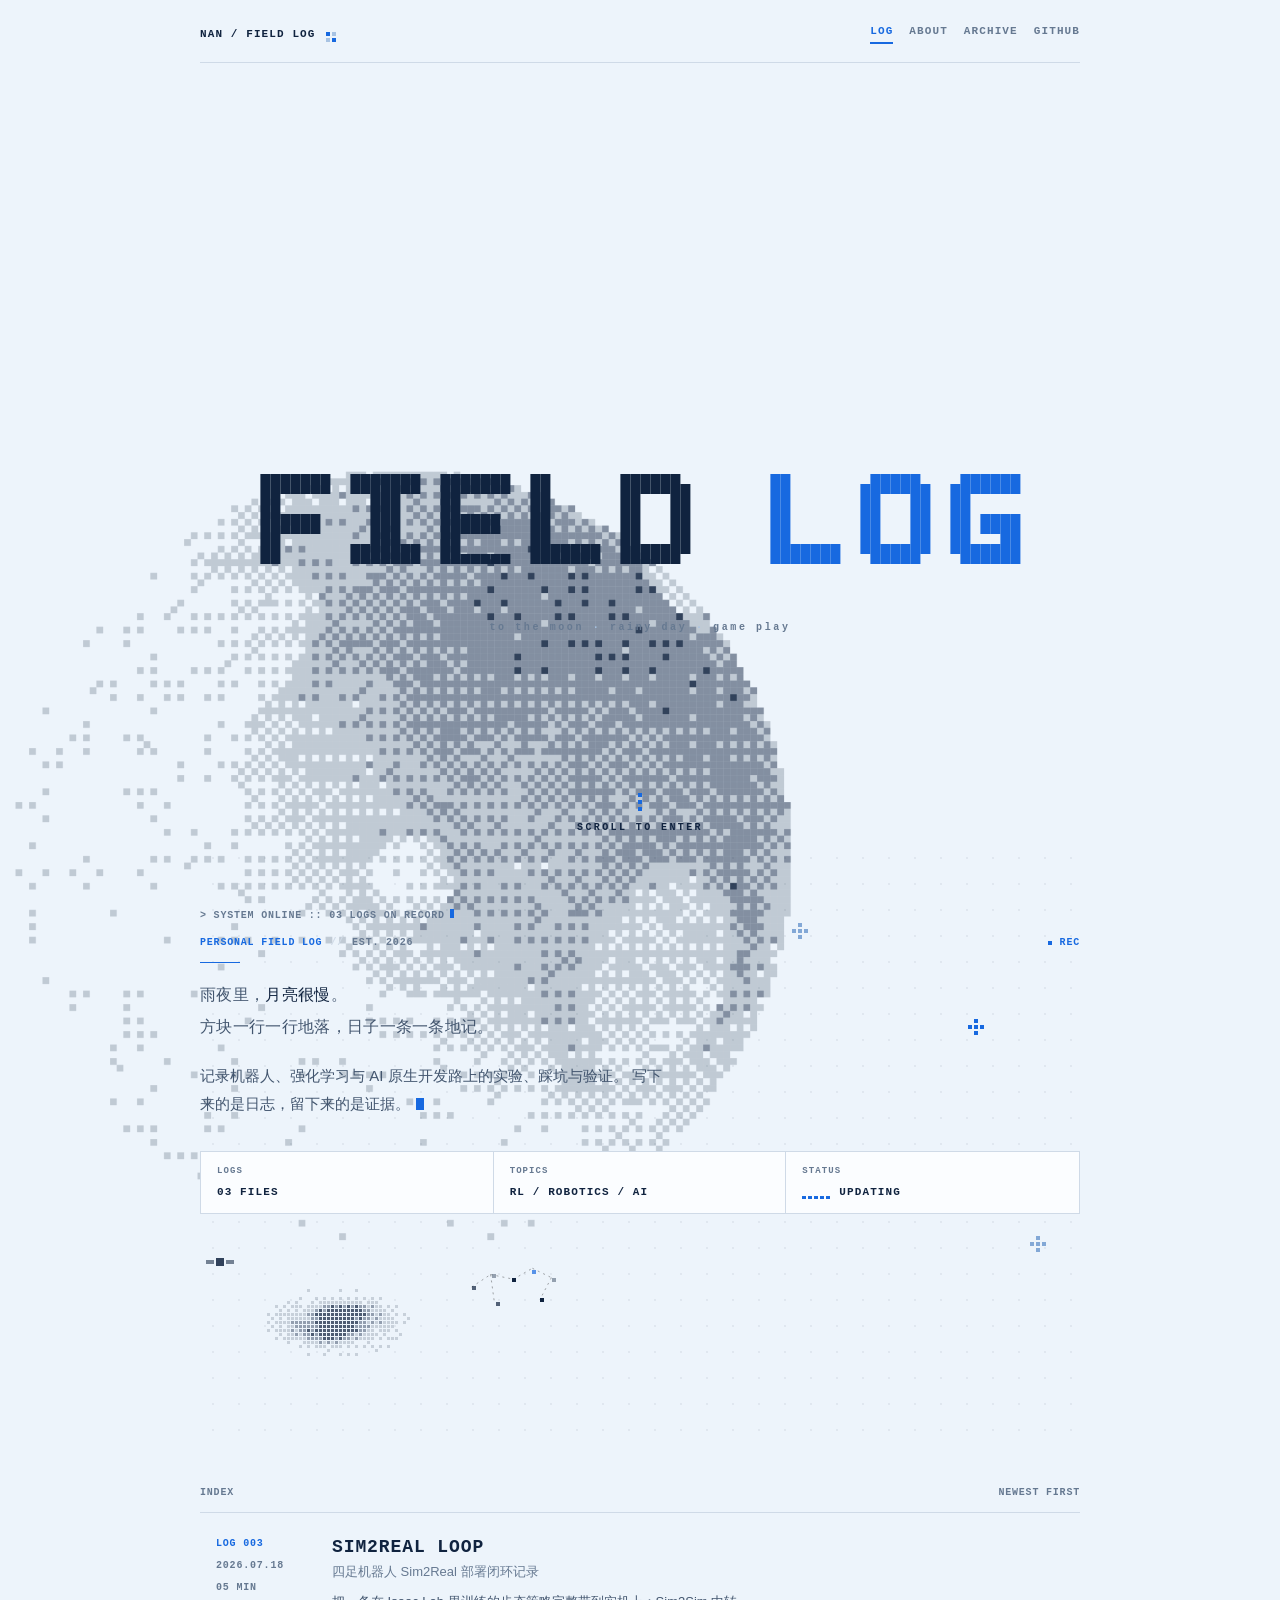
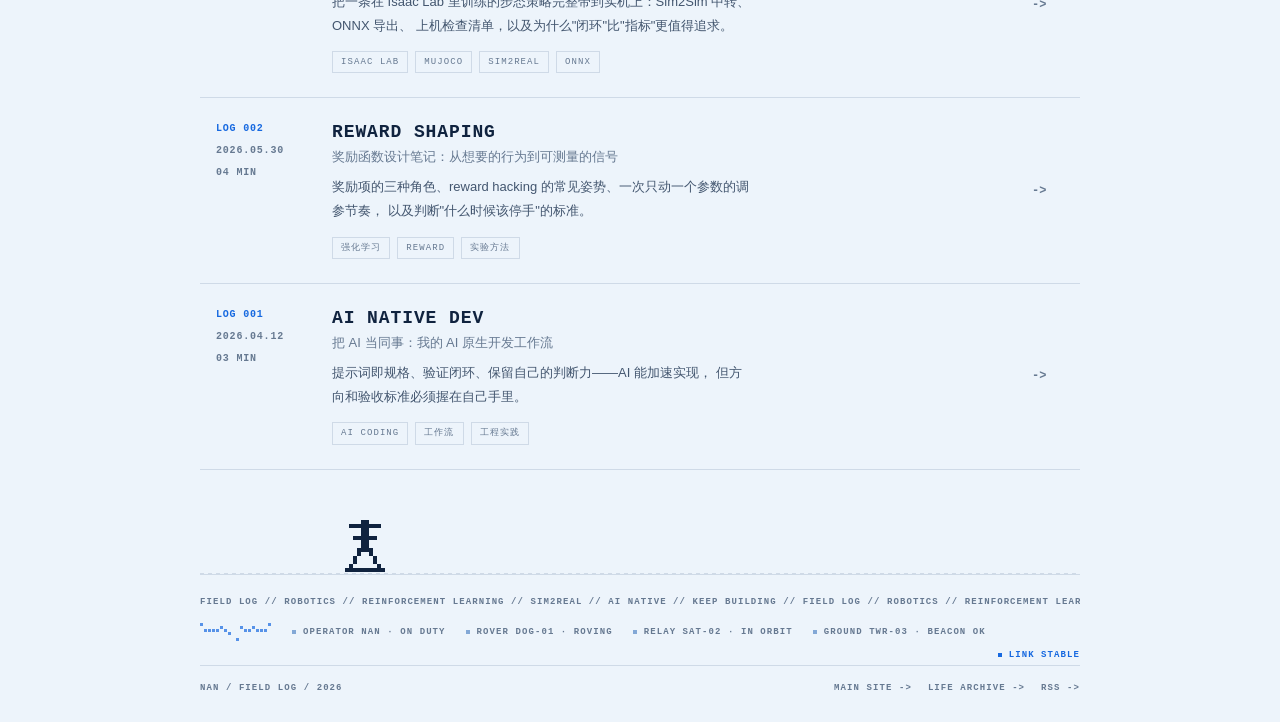
==== commit 34eac2db: "Pixel Tetris gutters, rain + splash, unified type, landing page - Ambient Tetris in the gutters of c" ====
--- a/blog/index.html
+++ b/blog/index.html
@@ -18,6 +18,7 @@
   <title>Field Log | nanbloom001</title>
   <link rel="stylesheet" href="styles.css">
   <script defer src="../assets/dot-font.js"></script>
+  <script defer src="../assets/starfield.js"></script>
   <script defer src="blog.js"></script>
 </head>
 <body>
@@ -30,11 +31,11 @@
 
   <div class="frame">
     <header class="log-header">
-      <a class="wordmark" href="index.html">NAN / FIELD LOG<i aria-hidden="true"></i></a>
+      <a class="wordmark" href="index.html" data-shatter>NAN / FIELD LOG<i aria-hidden="true"></i></a>
       <nav aria-label="博客导航">
-        <a class="active" href="index.html">LOG</a>
-        <a href="about.html">ABOUT</a>
-        <a href="../journey-archive/">ARCHIVE</a>
+        <a class="active" href="index.html" data-shatter>LOG</a>
+        <a href="about.html" data-shatter>ABOUT</a>
+        <a href="../journey-archive/" data-shatter>ARCHIVE</a>
         <a href="https://github.com/nanbloom001" target="_blank" rel="noreferrer">GITHUB</a>
       </nav>
     </header>
@@ -46,6 +47,7 @@
         <div class="banner-stage opening-title">
           <canvas data-pixel-banner data-text="FIELD LOG" data-accent="LOG" data-pitch="10" data-cell-size="10" aria-hidden="true"></canvas>
         </div>
+        <p class="opening-tag">to the moon <span class="dim">·</span> rainy day <span class="dim">·</span> game play</p>
         <div class="opening-hint" aria-hidden="true">
           <span class="hint-drip"><i></i><i></i><i></i></span>
           <span>SCROLL TO ENTER</span>
@@ -56,6 +58,7 @@
         <span class="sparkle" style="--x: 68%; --y: 14%; --d: 300ms" aria-hidden="true"></span>
         <span class="sparkle accent" style="--x: 88%; --y: 30%; --d: 1100ms" aria-hidden="true"></span>
         <span class="sparkle" style="--x: 95%; --y: 66%; --d: 1900ms" aria-hidden="true"></span>
+        <p class="bootline" data-bootline="> SYSTEM ONLINE :: 03 LOGS ON RECORD" aria-hidden="true"></p>
         <p class="eyebrow">
           <span>PERSONAL FIELD LOG</span>
           <span class="eyebrow-separator">//</span>
@@ -63,6 +66,10 @@
           <span class="system-state"><i aria-hidden="true"></i>REC</span>
         </p>
         <span class="title-rule" aria-hidden="true"></span>
+        <p class="hero-poem">
+          雨夜里，<em>月亮很慢</em>。<br>
+          方块一行一行地落，日子一条一条地记。
+        </p>
         <p class="hero-note">
           记录机器人、强化学习与 AI 原生开发路上的实验、踩坑与验证。
           写下来的是日志，留下来的是证据。<span class="type-cursor" aria-hidden="true"></span>
@@ -163,8 +170,8 @@
     <footer class="log-footer">
       <p>NAN / FIELD LOG / 2026</p>
       <p>
-        <a href="../">MAIN SITE -&gt;</a>
-        <a href="../journey-archive/">LIFE ARCHIVE -&gt;</a>
+        <a href="../" data-shatter>MAIN SITE -&gt;</a>
+        <a href="../journey-archive/" data-shatter>LIFE ARCHIVE -&gt;</a>
         <a href="feed.xml">RSS -&gt;</a>
       </p>
     </footer>
--- a/blog/styles.css
+++ b/blog/styles.css
@@ -16,6 +16,13 @@
   --grid-dot: rgb(255 255 255 / 4%);
   --mono: ui-monospace, SFMono-Regular, Menlo, Consolas, monospace;
   --sans: Arial, "PingFang SC", sans-serif;
+  --u1: 4px; --u2: 8px; --u3: 12px; --u4: 16px; --u5: 20px;
+  --u6: 24px; --u8: 32px; --u10: 40px; --u12: 48px; --u16: 64px;
+  --label-s: 700 9px/1.4 var(--mono);
+  --label-m: 700 10px/1.4 var(--mono);
+  --label-l: 700 11px/1.4 var(--mono);
+  --track-s: .12em; --track-m: .08em; --track-l: .1em;
+  --measure: 660px;
 }
 
 @media (prefers-color-scheme: light) {
@@ -103,19 +110,20 @@
   gap: 12px 16px;
   padding: 20px 0 14px;
   border-bottom: 1px solid var(--line);
-  font: 700 10px var(--mono);
-}
-
-.wordmark { display: inline-flex; align-items: center; gap: 10px; color: var(--ink); text-decoration: none; letter-spacing: .1em; }
+  font: var(--label-l);
+  letter-spacing: var(--track-l);
+}
+
+.wordmark { display: inline-flex; align-items: center; gap: 10px; color: var(--ink); text-decoration: none; }
 .wordmark i { width: 4px; height: 4px; display: block; background: var(--accent); box-shadow: 6px 0 0 var(--pixel-ghost), 0 6px 0 var(--pixel-ghost), 6px 6px 0 var(--accent); }
 
 .log-header nav { display: flex; gap: 16px; }
-.log-header nav a { display: inline-block; padding: 4px 0; color: var(--muted); text-decoration: none; letter-spacing: .1em; transition: color 120ms; }
+.log-header nav a { display: inline-block; padding: 4px 0; color: var(--muted); text-decoration: none; transition: color 120ms; }
 .log-header nav a:hover, .log-header nav a:focus-visible { color: var(--ink); }
 .log-header nav a.active { color: var(--accent); }
 .log-header nav a.active::after { content: ""; display: block; height: 2px; margin-top: 3px; background: var(--accent); }
 
-.eyebrow { display: flex; align-items: center; flex-wrap: wrap; gap: 8px; margin: 0; color: var(--accent); font: 700 10px var(--mono); letter-spacing: .06em; }
+.eyebrow { display: flex; align-items: center; flex-wrap: wrap; gap: 8px; margin: 0; color: var(--accent); font: var(--label-m); letter-spacing: var(--track-m); }
 .eyebrow .dim { color: var(--muted); }
 .eyebrow-separator { color: var(--line); }
 
@@ -138,7 +146,7 @@
 
 .hero {
   position: relative;
-  padding: clamp(38px, 8vw, 72px) 0 6px;
+  padding: clamp(40px, 8vw, 64px) 0 var(--u2);
   background-image: radial-gradient(var(--grid-dot) 1px, transparent 1px);
   background-size: 26px 26px;
 }
@@ -146,7 +154,7 @@
 .banner-stage { position: relative; width: 100%; height: clamp(96px, 20vw, 168px); margin: 20px 0 4px; }
 .banner-stage canvas { width: 100%; height: 100%; display: block; image-rendering: pixelated; contain: strict; }
 
-.title-rule { display: block; width: 38px; height: 1px; margin: 12px 0 18px; background: var(--accent); }
+.title-rule { display: block; width: 40px; height: 1px; margin: var(--u3) 0 var(--u4); background: var(--accent); }
 
 .hero-note { margin: 0; max-width: 56ch; color: var(--body-copy); font-size: 15px; line-height: 1.9; }
 
@@ -217,7 +225,7 @@
   align-items: center;
   gap: 10px;
   color: var(--ink);
-  font: 700 10px var(--mono);
+  font: var(--label-m);
   letter-spacing: .24em;
 }
 
@@ -226,7 +234,7 @@
 .hint-drip i:nth-child(2) { animation-delay: 150ms; }
 .hint-drip i:nth-child(3) { animation-delay: 300ms; }
 
-.scene { position: relative; height: 200px; margin-top: 26px; overflow: hidden; container-type: inline-size; }
+.scene { position: relative; height: 200px; margin-top: var(--u6); overflow: hidden; container-type: inline-size; }
 
 .planet {
   position: absolute;
@@ -261,7 +269,7 @@
   pointer-events: none;
 }
 
-.ground { position: relative; height: 64px; margin-top: 36px; overflow: hidden; container-type: inline-size; }
+.ground { position: relative; height: 64px; margin-top: var(--u10); overflow: hidden; container-type: inline-size; }
 
 .ground::after {
   content: "";
@@ -294,13 +302,13 @@
   50% { transform: scaleY(1); }
 }
 
-.ticker { overflow: hidden; padding: 11px 0 0; border-top: 1px solid var(--line); }
+.ticker { overflow: hidden; padding: var(--u3) 0 0; border-top: 1px solid var(--line); }
 .ticker-track {
   display: inline-block;
   white-space: nowrap;
   color: var(--muted);
-  font: 700 9px var(--mono);
-  letter-spacing: .16em;
+  font: var(--label-s);
+  letter-spacing: var(--track-s);
   animation: ticker-scroll 30s linear infinite;
 }
 
@@ -310,11 +318,11 @@
   display: flex;
   flex-wrap: wrap;
   align-items: center;
-  gap: 8px 22px;
-  padding: 13px 0 2px;
+  gap: var(--u2) var(--u5);
+  padding: var(--u3) 0 var(--u1);
   color: var(--muted);
-  font: 700 9px var(--mono);
-  letter-spacing: .1em;
+  font: var(--label-s);
+  letter-spacing: var(--track-s);
 }
 
 .telemetry > span { display: inline-flex; align-items: center; gap: 7px; white-space: nowrap; }
@@ -326,10 +334,10 @@
 .operator-card {
   display: flex;
   align-items: center;
-  gap: 20px;
+  gap: var(--u5);
   max-width: 430px;
-  margin: 6px 0 28px;
-  padding: 15px 18px;
+  margin: var(--u2) 0 var(--u6);
+  padding: var(--u4);
   border: 1px solid var(--line);
   background: var(--panel);
 }
@@ -342,34 +350,34 @@
 .stat-strip {
   display: grid;
   grid-template-columns: repeat(3, minmax(0, 1fr));
-  margin: 30px 0 0;
+  margin: var(--u8) 0 0;
   border: 1px solid var(--line);
   background: var(--panel);
 }
 
 .stat-strip > div { padding: 13px 16px 12px; border-right: 1px solid var(--line); }
 .stat-strip > div:last-child { border-right: 0; }
-.stat-strip dt { margin: 0; color: var(--muted); font: 700 9px var(--mono); letter-spacing: .1em; }
-.stat-strip dd { margin: 7px 0 0; display: flex; align-items: center; color: var(--ink); font: 700 12px var(--mono); letter-spacing: .04em; }
+.stat-strip dt { margin: 0; color: var(--muted); font: var(--label-s); letter-spacing: var(--track-s); }
+.stat-strip dd { margin: 8px 0 0; display: flex; align-items: center; color: var(--ink); font: var(--label-l); letter-spacing: var(--track-l); }
 
 .section-label {
   display: flex;
   justify-content: space-between;
-  margin-top: 44px;
-  padding-bottom: 10px;
+  margin-top: var(--u10);
+  padding-bottom: var(--u3);
   color: var(--muted);
-  font: 700 10px var(--mono);
-  letter-spacing: .1em;
-}
-
-.log-list { border-top: 1px solid var(--line); margin-bottom: 40px; }
+  font: var(--label-m);
+  letter-spacing: var(--track-m);
+}
+
+.log-list { border-top: 1px solid var(--line); margin-bottom: var(--u10); }
 
 .log-card {
   position: relative;
   display: grid;
   grid-template-columns: 128px minmax(0, 1fr) 36px;
-  gap: 20px;
-  padding: 26px 12px 26px 18px;
+  gap: var(--u5);
+  padding: var(--u6) var(--u3) var(--u6) var(--u4);
   border-bottom: 1px solid var(--line);
   color: inherit;
   text-decoration: none;
@@ -399,7 +407,7 @@
 .log-card:hover, .log-card:focus-visible { background: var(--hover); outline: none; }
 .log-card:hover::before, .log-card:focus-visible::before { transform: scaleY(1); }
 
-.log-meta { display: flex; flex-direction: column; gap: 9px; color: var(--muted); font: 700 10px var(--mono); letter-spacing: .06em; }
+.log-meta { display: flex; flex-direction: column; gap: 8px; color: var(--muted); font: var(--label-m); letter-spacing: var(--track-m); }
 .log-index { color: var(--accent); }
 
 .log-card:hover .log-index::after,
@@ -415,10 +423,10 @@
 
 .log-card h2 { margin: 0 0 9px; color: var(--ink); font: 700 18px var(--mono); letter-spacing: .05em; }
 .log-subtitle { display: block; margin-top: 6px; color: var(--muted); font: 400 13px var(--sans); letter-spacing: 0; }
-.log-excerpt { margin: 0; max-width: 58ch; color: var(--body-copy); font-size: 14px; line-height: 1.8; }
+.log-excerpt { margin: 0; max-width: 58ch; color: var(--body-copy); font-size: 13px; line-height: 1.85; }
 
 .log-tags { display: flex; flex-wrap: wrap; gap: 7px; margin: 13px 0 0; padding: 0; list-style: none; }
-.log-tags li { padding: 4px 7px; border: 1px solid var(--line); color: var(--muted); font: 9px var(--mono); }
+.log-tags li { padding: 4px 8px; border: 1px solid var(--line); color: var(--muted); font: 400 9px/1.4 var(--mono); letter-spacing: var(--track-s); }
 
 .log-arrow { align-self: center; color: var(--muted); font: 700 12px var(--mono); transition: transform 160ms, color 160ms; }
 .log-card:hover .log-arrow, .log-card:focus-visible .log-arrow { color: var(--accent); transform: translateX(4px); }
@@ -443,7 +451,7 @@
 
 .post { position: relative; padding-top: 36px; }
 
-.bootline { min-height: 15px; margin: 0 0 14px; color: var(--muted); font: 700 10px var(--mono); letter-spacing: .08em; }
+.bootline { min-height: 15px; margin: 0 0 var(--u3); color: var(--muted); font: var(--label-m); letter-spacing: var(--track-m); }
 .bootline::after {
   content: "";
   display: inline-block;
@@ -461,8 +469,8 @@
   align-items: center;
   gap: 8px;
   width: max-content;
-  margin: 38px auto 0;
-  padding: 14px 24px 13px;
+  margin: var(--u10) auto 0;
+  padding: var(--u4) var(--u6) var(--u3);
   border: 1px solid var(--ink);
   color: var(--ink);
   font: 700 12px var(--mono);
@@ -516,7 +524,7 @@
   100% { opacity: 1; transform: scale(1) rotate(-3deg); }
 }
 
-.paw-trail { display: flex; align-items: center; gap: 34px; margin: 2px 0 20px; padding-left: 6px; }
+.paw-trail { display: flex; align-items: center; gap: var(--u8); margin: var(--u1) 0 var(--u5); padding-left: var(--u2); }
 
 .paw-trail i {
   position: relative;
@@ -550,18 +558,18 @@
   display: flex;
   align-items: center;
   flex-wrap: wrap;
-  gap: 14px 20px;
-  padding: 13px 0;
+  gap: var(--u3) var(--u5);
+  padding: var(--u3) 0;
   border-top: 1px solid var(--line);
   border-bottom: 1px solid var(--line);
 }
 
 .pixel-date { width: 132px; height: 18px; display: block; image-rendering: pixelated; contain: strict; }
 
-.read-time { color: var(--muted); font: 700 10px var(--mono); letter-spacing: .1em; }
+.read-time { color: var(--muted); font: var(--label-m); letter-spacing: var(--track-m); }
 .post-meta .log-tags { margin: 0; }
 
-.post-body { max-width: 660px; padding: 14px 0 34px; color: var(--body-copy); font-size: 15px; line-height: 2; }
+.post-body { max-width: var(--measure); padding: var(--u4) 0 var(--u8); color: var(--body-copy); font-size: 15px; line-height: 2; }
 .post-body > p { margin: 0 0 1.4em; }
 
 .post-body h2, .about-body h2 {
@@ -575,7 +583,7 @@
   letter-spacing: .04em;
 }
 
-.h-index { color: var(--accent); font: 700 11px var(--mono); letter-spacing: .08em; }
+.h-index { color: var(--accent); font: var(--label-l); letter-spacing: var(--track-l); }
 
 .post-body a { color: var(--ink); text-decoration-color: var(--accent); text-decoration-thickness: 1px; text-underline-offset: 4px; }
 .post-body a:hover { color: var(--accent); }
@@ -592,15 +600,15 @@
 .post-body li::marker { color: var(--accent); }
 
 .post-adjacent { display: grid; grid-template-columns: 1fr 1fr; border: 1px solid var(--line); margin-bottom: 46px; }
-.adjacent { display: flex; flex-direction: column; gap: 9px; padding: 17px 16px; color: inherit; text-decoration: none; transition: background-color 140ms; }
+.adjacent { display: flex; flex-direction: column; gap: var(--u2); padding: var(--u4); color: inherit; text-decoration: none; transition: background-color 140ms; }
 .adjacent + .adjacent { border-left: 1px solid var(--line); }
 .adjacent.next { text-align: right; }
-.adjacent span { color: var(--muted); font: 700 9px var(--mono); letter-spacing: .1em; }
+.adjacent span { color: var(--muted); font: var(--label-s); letter-spacing: var(--track-s); }
 .adjacent strong { color: var(--ink); font: 700 13px var(--mono); letter-spacing: .05em; transition: color 140ms; }
 .adjacent:hover, .adjacent:focus-visible { background: var(--hover); outline: none; }
 .adjacent:hover strong, .adjacent:focus-visible strong { color: var(--accent); }
 
-.about-body { max-width: 660px; padding: 6px 0 30px; color: var(--body-copy); font-size: 15px; line-height: 2; }
+.about-body { max-width: var(--measure); padding: var(--u2) 0 var(--u8); color: var(--body-copy); font-size: 15px; line-height: 2; }
 .about-body > p { margin: 0 0 1.4em; }
 .about-body a { color: var(--ink); text-decoration-color: var(--accent); text-decoration-thickness: 1px; text-underline-offset: 4px; }
 .about-body a:hover { color: var(--accent); }
@@ -609,7 +617,7 @@
   display: grid;
   grid-template-columns: repeat(2, minmax(0, 1fr));
   gap: 0;
-  margin: 30px 0 40px;
+  margin: var(--u8) 0 var(--u10);
   border: 1px solid var(--line);
   background: var(--panel);
 }
@@ -625,11 +633,11 @@
   justify-content: space-between;
   flex-wrap: wrap;
   gap: 10px 18px;
-  padding: 16px 0 26px;
+  padding: var(--u4) 0 var(--u6);
   border-top: 1px solid var(--line);
   color: var(--muted);
-  font: 700 9px var(--mono);
-  letter-spacing: .08em;
+  font: var(--label-s);
+  letter-spacing: var(--track-s);
 }
 
 .log-footer p { margin: 0; display: flex; gap: 16px; }
@@ -668,7 +676,7 @@
   .sparkle { animation: none; opacity: .5; }
 }
 
-.ascii-sea { position: relative; height: 108px; margin-top: 10px; overflow: hidden; touch-action: pan-y; }
+.ascii-sea { position: relative; height: 108px; margin-top: var(--u3); overflow: hidden; touch-action: pan-y; }
 .ascii-sea canvas { width: 100%; height: 100%; display: block; }
 
 @media (max-width: 960px) {
@@ -717,3 +725,110 @@
 
   .banner-stage { height: clamp(72px, 26vw, 110px); }
 }
+
+/* Archive rail: on wide screens, index tokens hang into a left gutter,
+   echoing the archive panel's index column. */
+@media (min-width: 1120px) {
+  .post-body h2 { position: relative; }
+
+  .post-body h2 .h-index {
+    position: absolute;
+    top: .3em;
+    left: -96px;
+    width: 80px;
+    text-align: right;
+  }
+
+  .log-card { grid-template-columns: 96px minmax(0, 1fr) 36px; }
+
+  .post .eyebrow,
+  .post .bootline { margin-left: 0; }
+}
+
+/* Page-as-game: ambient Tetris columns in the gutters. No frame — the
+   gutter whitespace is the field, the screen bottom is the floor. */
+.gutter-game {
+  position: fixed;
+  top: 0;
+  bottom: 0;
+  width: calc((100vw - 880px) / 2);
+  max-width: 340px;
+  z-index: 2;
+  display: flex;
+  flex-direction: column;
+  padding: 16px 8px 0;
+  pointer-events: none;
+  opacity: 0;
+  transition: opacity 800ms ease;
+}
+body.g-reveal .gutter-game { opacity: 1; }
+.g-l { left: 0; }
+.g-r { right: 0; }
+
+.g-head {
+  display: flex;
+  align-items: center;
+  justify-content: center;
+  gap: 10px;
+  padding-bottom: 10px;
+  font: var(--label-s);
+  letter-spacing: var(--track-s);
+  color: var(--muted);
+  white-space: nowrap;
+}
+.g-label { color: var(--accent); }
+.g-score { color: var(--ink); font: var(--label-m); }
+.g-lines-wrap { display: inline-flex; align-items: center; gap: 5px; color: var(--ink); }
+.g-bullet { width: 4px; height: 4px; background: var(--accent); }
+
+.g-stage { flex: 1; display: flex; align-items: flex-start; justify-content: center; position: relative; min-height: 0; }
+.g-r .g-stage { pointer-events: auto; cursor: pointer; }
+.g-board { image-rendering: pixelated; display: block; }
+
+.g-prompt {
+  position: absolute;
+  top: 38%;
+  left: 50%;
+  transform: translate(-50%, -50%);
+  text-align: center;
+  color: var(--ink);
+  font: var(--label-s);
+  letter-spacing: var(--track-s);
+  background: color-mix(in srgb, var(--bg) 35%, transparent);
+  padding: 6px 8px;
+  pointer-events: none;
+  line-height: 1.6;
+}
+.g-prompt b { color: var(--accent); display: block; font: var(--label-m); margin-bottom: 2px; }
+.g-r.focused .g-prompt { display: none; }
+
+@media (max-width: 1279px) { .gutter-game { display: none; } }
+@media (min-width: 1280px) { .calibration { display: none; } }
+@media (min-width: 1280px) { .calibration { display: none; } }
+@media (max-width: 1239px) { .gutter-game { display: none; } }
+
+/* Gentle pixel rain. */
+#rain-field { position: fixed; inset: 0; z-index: 0; pointer-events: none; contain: strict; }
+
+/* Thematic tagline under the opening title. */
+.opening-tag {
+  margin: 14px 0 0;
+  color: var(--muted);
+  font: var(--label-m);
+  letter-spacing: .26em;
+  text-transform: lowercase;
+  text-align: center;
+}
+.opening-tag .dim { color: var(--pixel-ghost); }
+
+/* Tender standfirst weaving moon / rain / game. */
+.hero-poem {
+  margin: 0 0 var(--u5);
+  max-width: var(--measure);
+  color: var(--body-copy);
+  font-family: var(--sans);
+  font-size: 16px;
+  line-height: 1.95;
+  letter-spacing: .02em;
+}
+.hero-poem em { color: var(--ink); font-style: normal; }
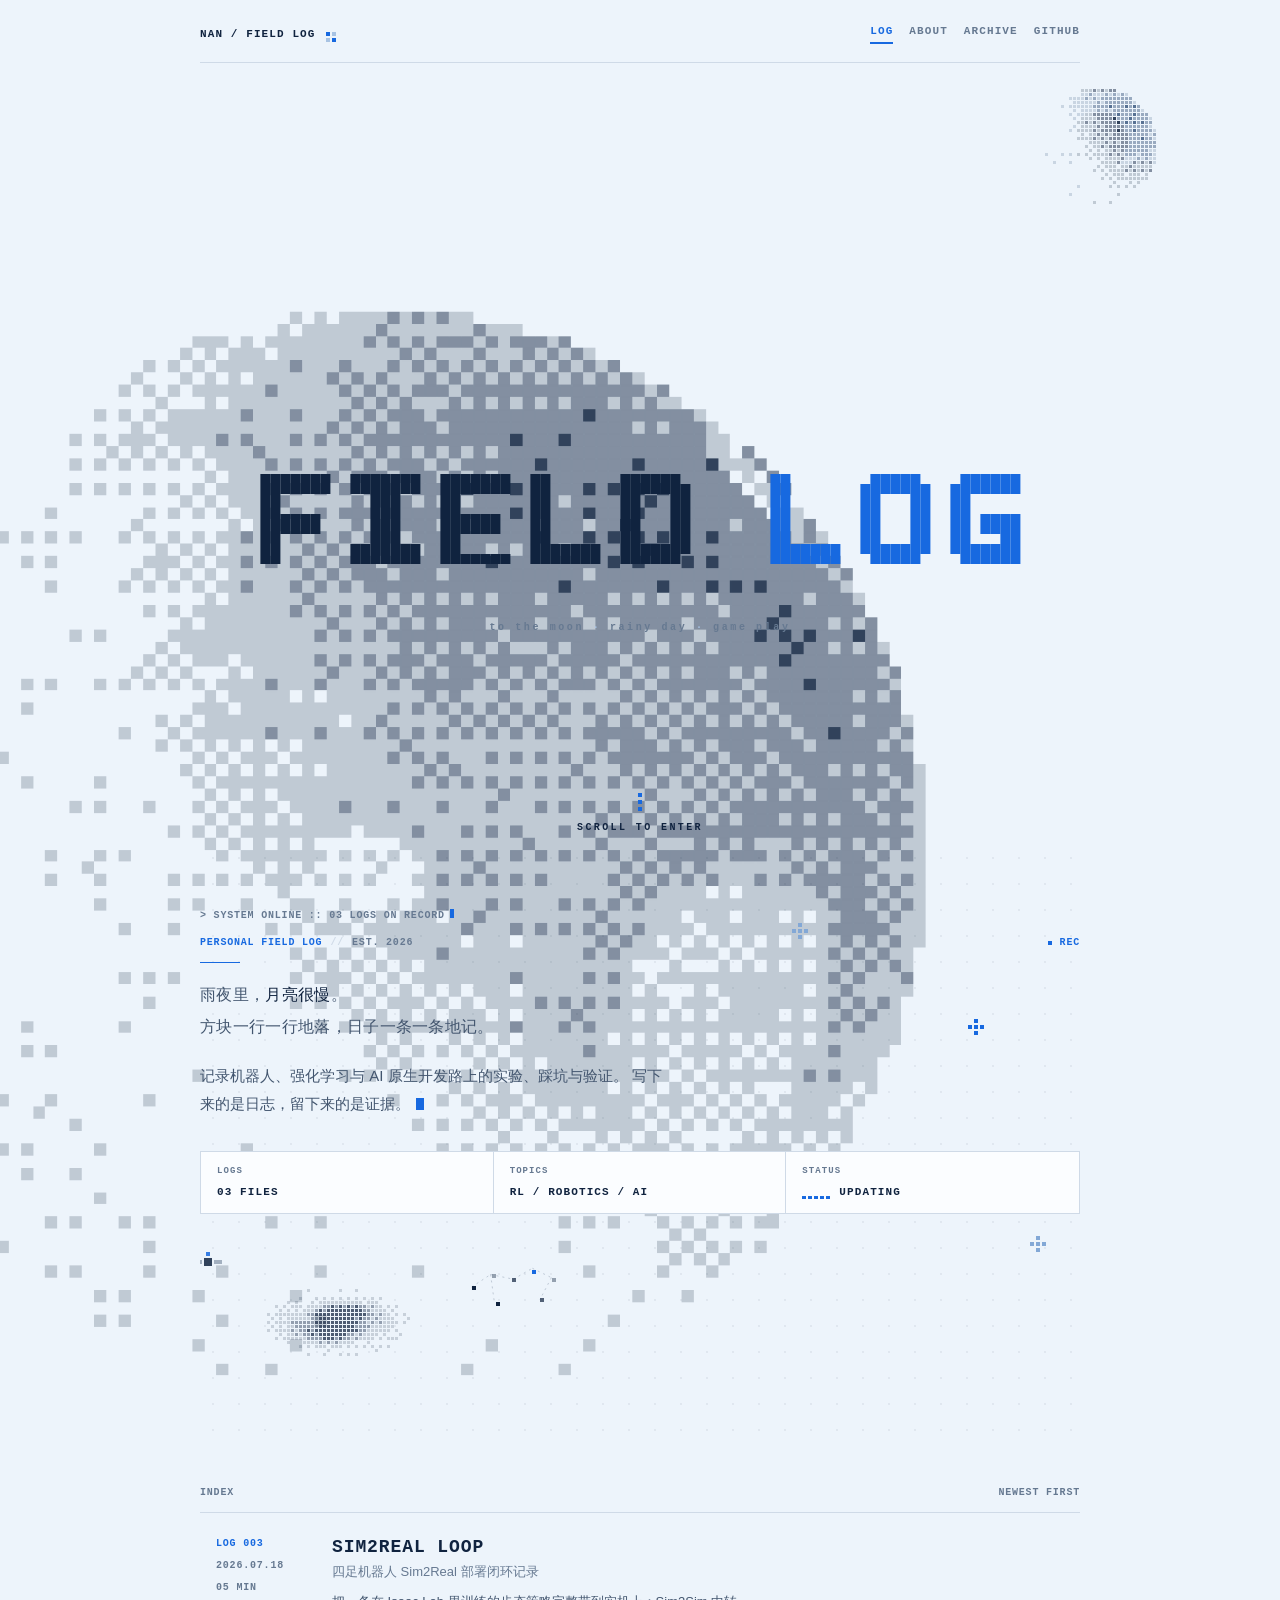
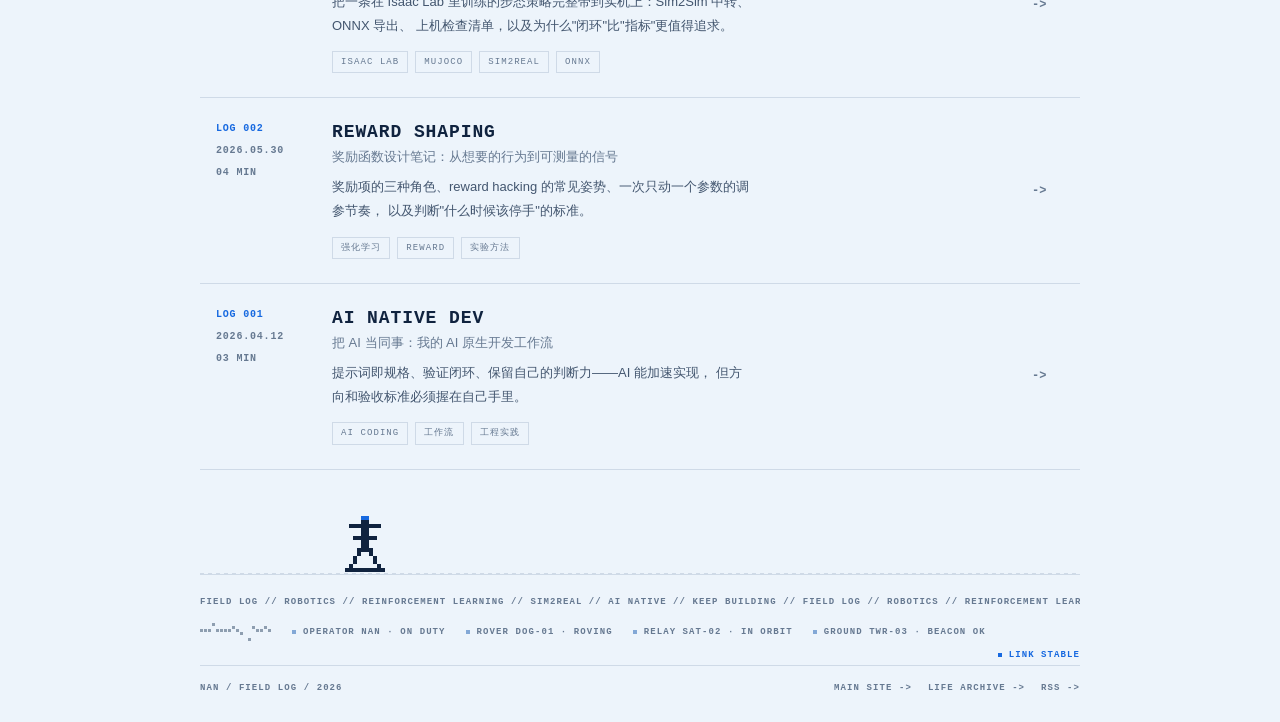
==== commit 7df89a7c: "To the Moon: Earthrise + translunar arc on the homepage - New "earth" shape in the dither engine: bl" ====
--- a/blog/index.html
+++ b/blog/index.html
@@ -43,6 +43,8 @@
     <main id="main">
       <section class="opening" aria-labelledby="hero-title">
         <canvas class="opening-moon" data-opening-moon data-planet data-cell="10" data-body-scale="0.46" data-max-dpr="1" aria-hidden="true"></canvas>
+        <canvas class="opening-earth" data-planet data-shape="earth" data-cell="4" data-body-scale="0.45" aria-hidden="true"></canvas>
+        <canvas id="trajectory-arc" aria-hidden="true"></canvas>
         <h1 id="hero-title" class="visually-hidden">Field Log — 楠的个人博客</h1>
         <div class="banner-stage opening-title">
           <canvas data-pixel-banner data-text="FIELD LOG" data-accent="LOG" data-pitch="10" data-cell-size="10" aria-hidden="true"></canvas>
--- a/blog/styles.css
+++ b/blog/styles.css
@@ -13,6 +13,7 @@
   --pixel-future: #30332f;
   --pixel-complete: #846053;
   --pixel-ghost: #5d4138;
+  --earth-ocean: #3d5a80;
   --grid-dot: rgb(255 255 255 / 4%);
   --mono: ui-monospace, SFMono-Regular, Menlo, Consolas, monospace;
   --sans: Arial, "PingFang SC", sans-serif;
@@ -832,3 +833,31 @@
   letter-spacing: .02em;
 }
 .hero-poem em { color: var(--ink); font-style: normal; }
+
+
+/* Earthrise: a small blue marble in the opening sky, and the translunar
+   trajectory arc with a pixel craft crawling along it. */
+.opening-earth {
+  position: fixed;
+  top: 9%;
+  right: 9%;
+  width: 132px;
+  height: 132px;
+  image-rendering: pixelated;
+  pointer-events: none;
+  opacity: 0;
+  z-index: -1;
+  will-change: transform, opacity;
+}
+
+#trajectory-arc {
+  position: fixed;
+  inset: 0;
+  z-index: -1;
+  pointer-events: none;
+  contain: strict;
+}
+
+@media (max-width: 900px) {
+  .opening-earth { width: 92px; height: 92px; top: 7%; right: 6%; }
+}
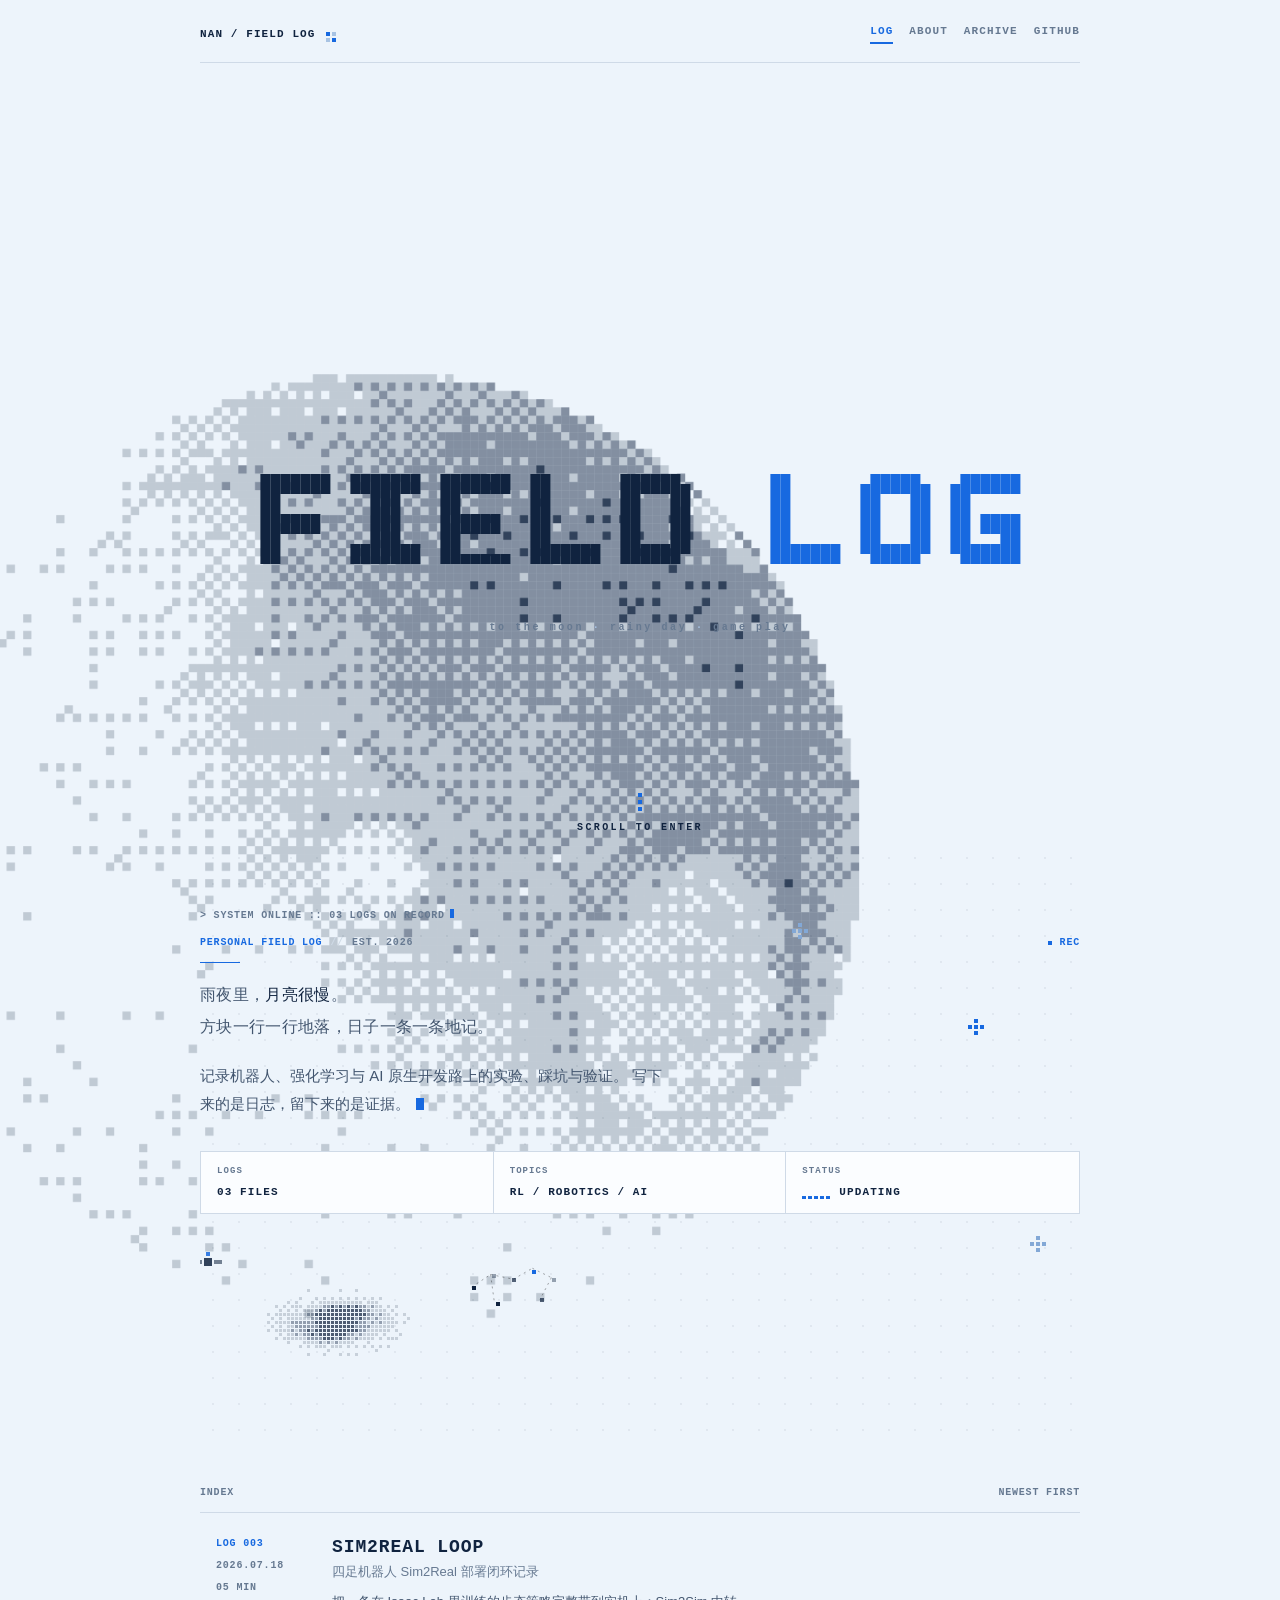
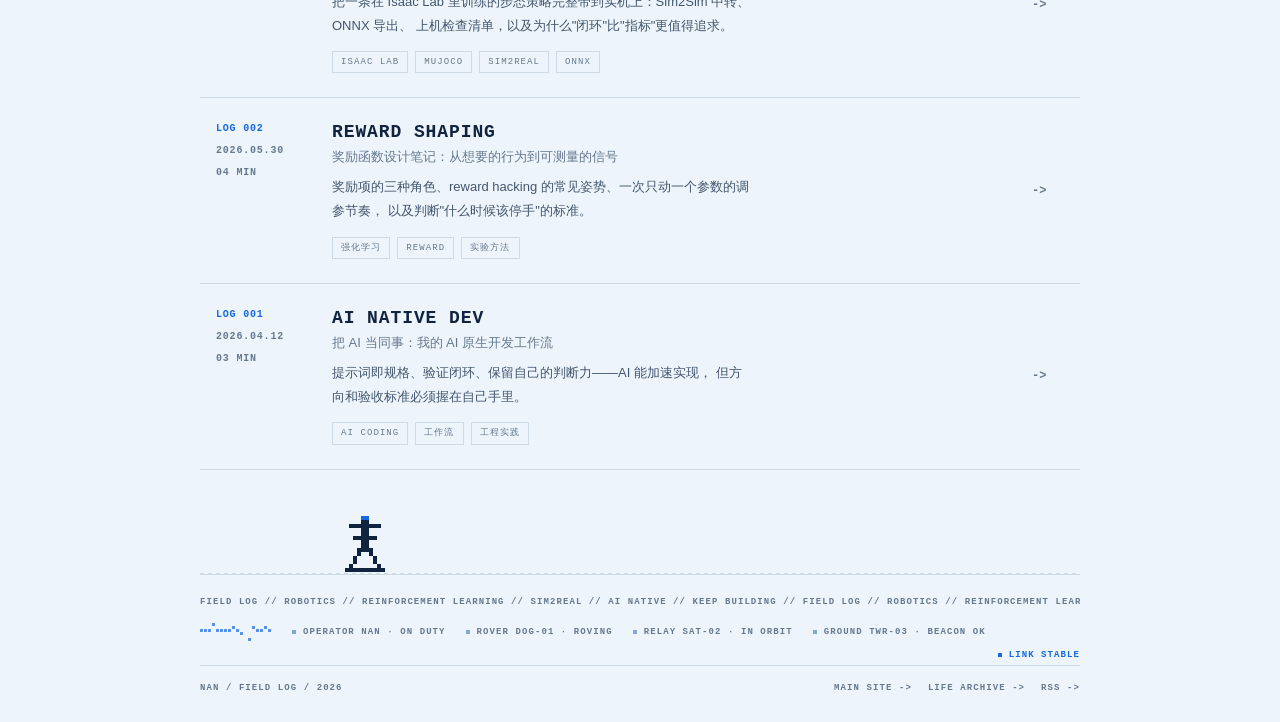
==== commit 0d5c422f: "Revert Earthrise/arc, keep design plan as doc The Earthrise + translunar arc (commit 7df89a7) caused" ====
--- a/blog/index.html
+++ b/blog/index.html
@@ -43,8 +43,6 @@
     <main id="main">
       <section class="opening" aria-labelledby="hero-title">
         <canvas class="opening-moon" data-opening-moon data-planet data-cell="10" data-body-scale="0.46" data-max-dpr="1" aria-hidden="true"></canvas>
-        <canvas class="opening-earth" data-planet data-shape="earth" data-cell="4" data-body-scale="0.45" aria-hidden="true"></canvas>
-        <canvas id="trajectory-arc" aria-hidden="true"></canvas>
         <h1 id="hero-title" class="visually-hidden">Field Log — 楠的个人博客</h1>
         <div class="banner-stage opening-title">
           <canvas data-pixel-banner data-text="FIELD LOG" data-accent="LOG" data-pitch="10" data-cell-size="10" aria-hidden="true"></canvas>
--- a/blog/styles.css
+++ b/blog/styles.css
@@ -13,7 +13,6 @@
   --pixel-future: #30332f;
   --pixel-complete: #846053;
   --pixel-ghost: #5d4138;
-  --earth-ocean: #3d5a80;
   --grid-dot: rgb(255 255 255 / 4%);
   --mono: ui-monospace, SFMono-Regular, Menlo, Consolas, monospace;
   --sans: Arial, "PingFang SC", sans-serif;
@@ -833,31 +832,3 @@
   letter-spacing: .02em;
 }
 .hero-poem em { color: var(--ink); font-style: normal; }
-
-
-/* Earthrise: a small blue marble in the opening sky, and the translunar
-   trajectory arc with a pixel craft crawling along it. */
-.opening-earth {
-  position: fixed;
-  top: 9%;
-  right: 9%;
-  width: 132px;
-  height: 132px;
-  image-rendering: pixelated;
-  pointer-events: none;
-  opacity: 0;
-  z-index: -1;
-  will-change: transform, opacity;
-}
-
-#trajectory-arc {
-  position: fixed;
-  inset: 0;
-  z-index: -1;
-  pointer-events: none;
-  contain: strict;
-}
-
-@media (max-width: 900px) {
-  .opening-earth { width: 92px; height: 92px; top: 7%; right: 6%; }
-}
